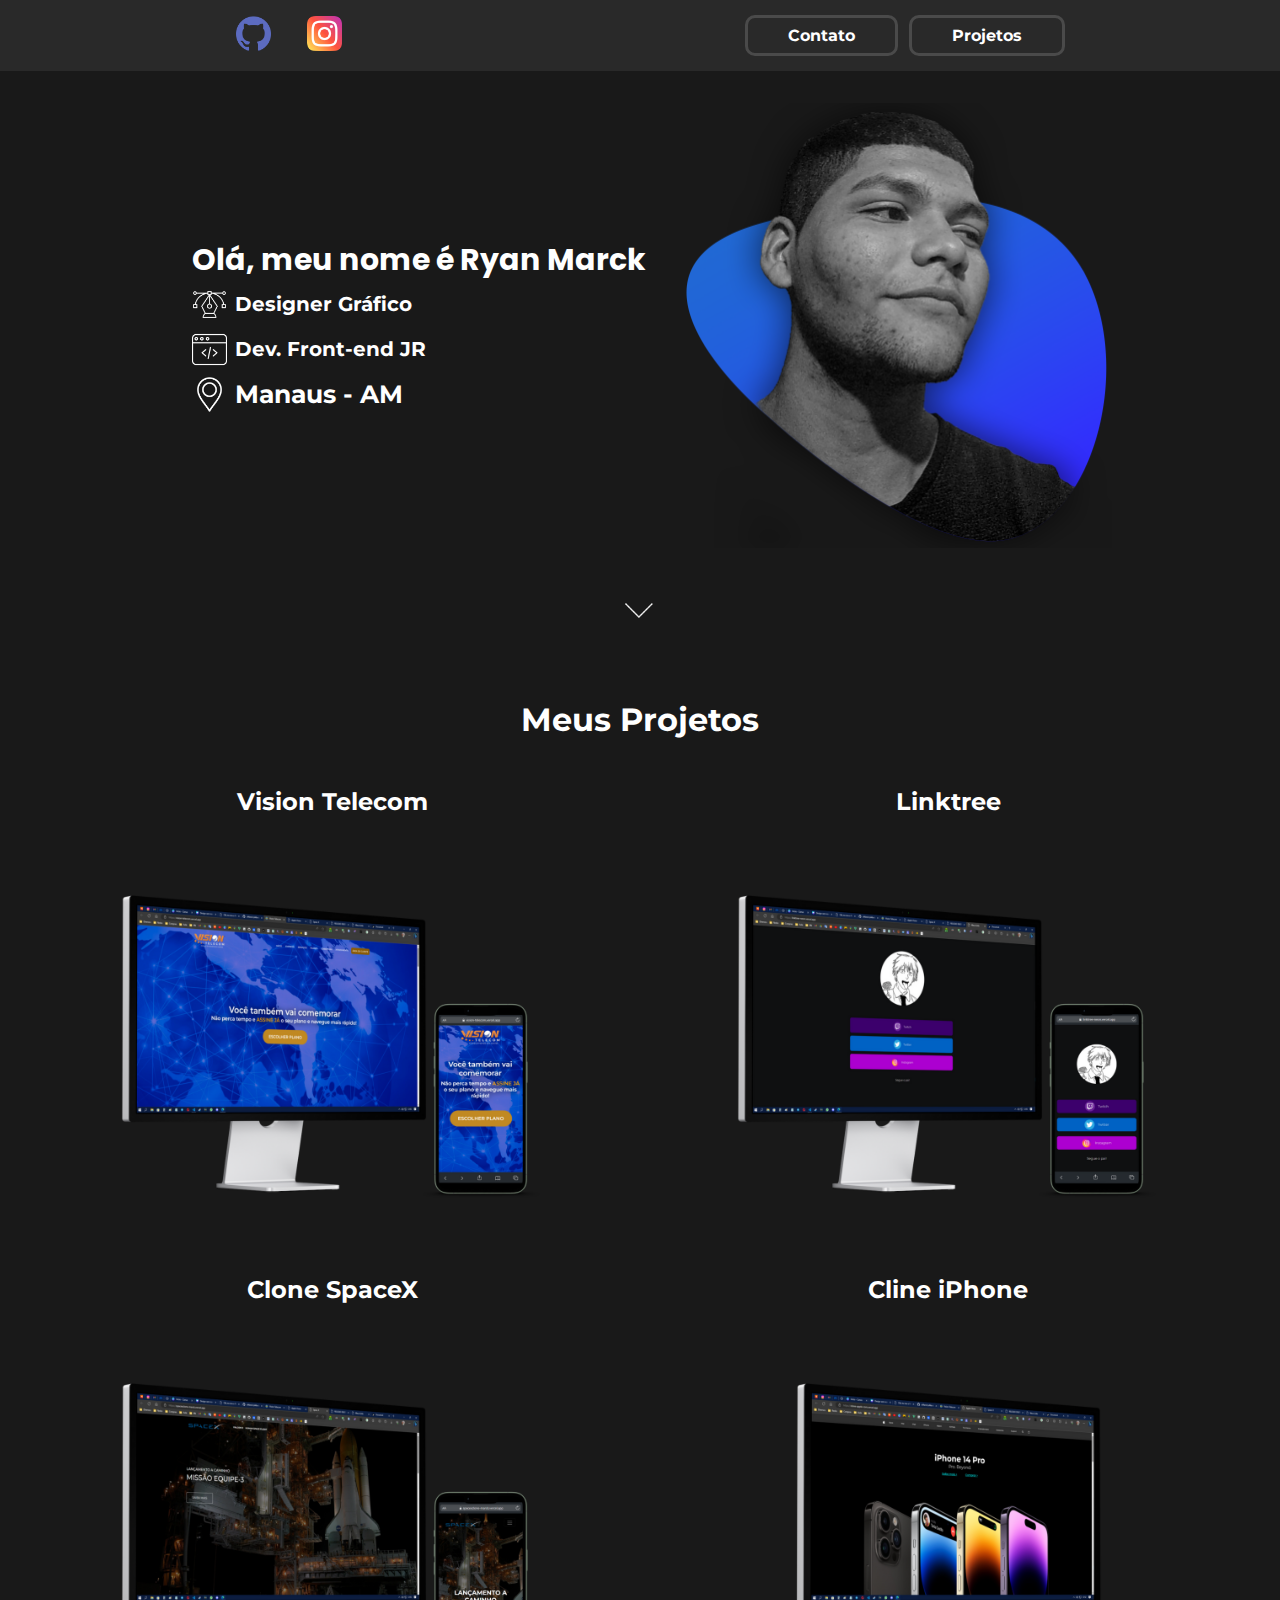
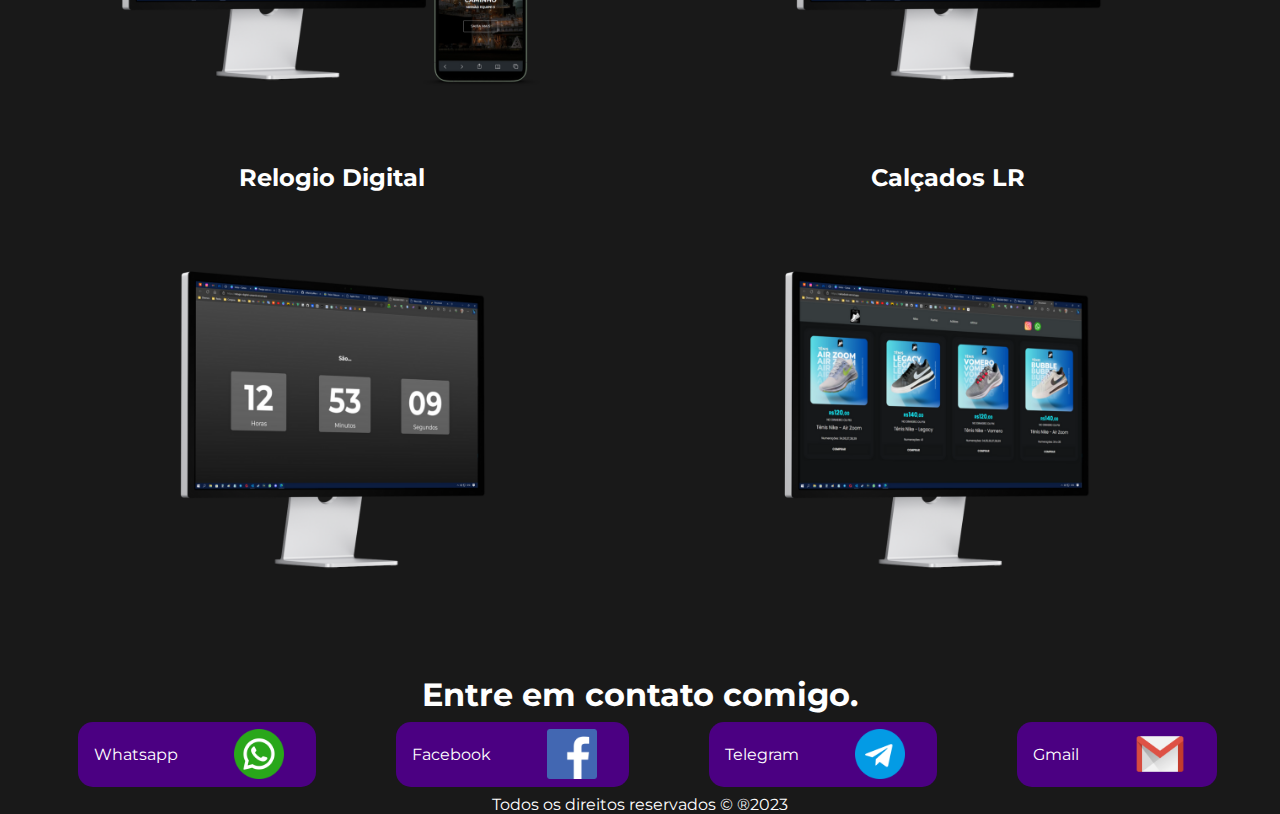
==== index.html @ c957c314 "Update index.html" ====
<!DOCTYPE html>
<html lang="pt-br">
<head>
    <meta charset="UTF-8">
    <meta http-equiv="X-UA-Compatible" content="IE=edge">
    <meta name="viewport" content="width=device-width, initial-scale=1.0">
    <title>Olá, eu sou o Marck</title>
    <link rel="stylesheet" href="./SASS/index.css">
</head>
<body>
    <header>
        <div id="redes">
            <a href="https://github.com/uMarck" target="_blank">
                <img src="./IMAGENS/github.png" width="35px" alt="">
            </a>
            <a href="https://www.instagram.com/eomarckk_/" target="_blank">
                <img src="./IMAGENS/instagram.png" width="35px" alt="">
            </a>
        </div>

        <div id="menu">
            <a href="#contato">Contato</a>
            <a href="#projetos">Projetos</a>
        </div>
    </header>

    <div class="container">
        <div id="sobre">
            <h2>Olá, meu nome é Ryan Marck</h2>
            <div class="info">
                <img src="./IMAGENS/ICONS/design.png" width="35px" alt="">
                <h4>Designer Gráfico</h4>
            </div>
            <div class="info">
                <img src="./IMAGENS/ICONS/code.png" width="35px" alt="">
                <h4>Dev. Front-end JR</h4>
            </div>
            <div class="info">
                <img src="./IMAGENS/ICONS/local.png" width="35px" alt="">
                <h3>Manaus - AM</h3>
            </div>
        </div>
        <div id="foto">
            <img src="./IMAGENS/SEM COR.png" width="450px" alt="">
        </div>
    </div>

    <div id="gif">
        <img src="./IMAGENS/arrowDown.gif" width="50px" alt="">
    </div>

    <!--PROJETOS-->
    <div id="projetos">
        <h1>Meus Projetos</h1>
        <div id="cards">
            <div id="card">
                <a  href="https://vision-telecom.vercel.app/" target="_blank">
                    <h2>Vision Telecom</h2>
                    <img src="./IMAGENS/PROJE/VISION.png" width="450px" alt="">
                </a>
            </div>
            <div id="card">
                <a href="https://linktree-neon.vercel.app/" target="_blank">
                    <h2>Linktree</h2>
                    <img src="./IMAGENS/PROJE/LINKTREE.png" width="450px" alt="">
                </a>
            </div>
            <div id="card">
                <a href="https://spacexclone-marck.vercel.app/" target="_blank">
                    <h2>Clone SpaceX</h2>
                    <img src="./IMAGENS/PROJE/SPACEX.png" width="450px" alt="">
                </a>
            </div>
            <div id="card">
                <a href="https://clone-apple-com.vercel.app/" target="_blank">
                    <h2>Cline iPhone</h2>
                    <img src="./IMAGENS/PROJE/IPHONE.png" width="450px" alt="">
                </a>
            </div>
            <div id="card">
                <a href="https://relogio-digital-umarck.vercel.app/" target="_blank">
                    <h2>Relogio Digital</h2>
                    <img src="./IMAGENS/PROJE/RELOGIO.png" width="450px" alt="">
                </a>
            </div>
            <div id="card">
                <a href="https://calcadoslr.vercel.app/" target="_blank">
                    <h2>Calçados LR</h2>
                    <img src="./IMAGENS/PROJE/CALÇADOS LR.png" width="450px" alt="">
                </a>
            </div>
        </div>
    </div>

    <!--CONTATO-->
    <div id="contato">
        <h1>Entre em contato comigo.</h1>
        <div id="redes">
            <a class="rede" href="https://www.linkedin.com/in/ryan-marck-0a8329179/" target="_blank">
                <p>Linkedin</p>
                <img src="./IMAGENS/linkedin.png" width="50px" alt="">
            </a>
            <a class="rede" href="https://wa.me/5592993810341" target="_blank">
                <p>Whatsapp</p>
                <img src="./IMAGENS/whatsapp.png" width="50px" alt="">
            </a>
            <a class="rede" href="https://www.facebook.com/ryan.marck.71" target="_blank">
                <p>Facebook</p>
                <img src="./IMAGENS/ICONS/facebook.png" width="50px" alt="">
            </a>
            <a class="rede" href="https://t.me/@eomarckk" target="_blank">
                <p>Telegram</p>
                <img src="./IMAGENS/ICONS/telegrama.png" width="50px" alt="">
            </a>
            <a class="rede" href="https://mail.google.com/mail/u/0/#inbox?compose=CllgCHrgCgVRzwthvgCjVpTQZDWxgmDNkVwHMPSQbNrLMdCLzcRMsvSjHwwtNHWNbwgmJgmtXmL" target="_blank">
                <p>Gmail</p>
                <img src="./IMAGENS/gmail.png" width="50px" alt="">
            </a>
            <a class="rede" href="https://twitter.com/eomarckk_" target="blank">
                <p>Twitter</p>
                <img src="./IMAGENS/twitter.png" width="50px" alt="">
            </a>
        </div>
        <p>Todos os direitos reservados &copy;  &reg;2023</p>
    </div>
</body>
</html>
---- SASS/index.css ----
@import url("https://fonts.googleapis.com/css2?family=Montserrat:wght@400;700;900&family=Oswald:wght@400;700&family=Poppins:wght@400;600;800;900&display=swap");
* {
  padding: 0;
  margin: 0;
  box-sizing: border-box;
}

body {
  font-family: "Montserrat", "Poppins", Verdana, Tahoma;
  background-color: #191919;
}

@media screen and (max-width: 1920px) {
  header {
    background-color: #292929;
    display: flex;
    flex-direction: row;
    justify-content: space-around;
    align-items: center;
    padding: 1rem;
  }
  header #redes a {
    text-decoration: none;
  }
  header #redes a img {
    margin-left: 1rem;
    transition: 0.3s;
  }
  header #redes a img:hover {
    transform: scale(1.05);
  }
  header #menu a {
    padding: 0.5rem 2.5rem;
    margin: 0.2rem;
    font-weight: bold;
    text-decoration: none;
    color: white;
    border: 3px solid rgba(255, 255, 255, 0.158);
    border-radius: 10px;
  }
  .container {
    height: 85vh;
    display: flex;
    flex-direction: row;
    align-items: center;
    justify-content: center;
    -webkit-user-select: none;
       -moz-user-select: none;
            user-select: none;
  }
  .container #sobre {
    line-height: 50px;
    color: white;
    margin: 1.5rem;
  }
  .container #sobre h2 {
    font-size: 35px;
  }
  .container #sobre h4 {
    font-size: 25px;
  }
  .container #sobre h3 {
    font-size: 25px;
  }
  .container #sobre .info {
    display: flex;
    flex-direction: row;
    align-items: center;
  }
  .container #sobre .info img {
    filter: invert(1);
    margin-right: 0.5rem;
    height: 35px;
  }
  .container #foto img {
    width: 550px;
  }
  #gif {
    margin: auto;
    text-align: center;
  }
  #gif img {
    width: 125px;
  }
  #projetos {
    height: auto;
    margin: 1.5rem;
    text-align: center;
    color: white;
  }
  #projetos #cards {
    padding-top: 2.5rem;
    display: flex;
    flex-direction: row;
    justify-content: space-around;
    align-items: center;
    flex-wrap: wrap;
  }
  #projetos #cards #card a {
    text-decoration: none;
    color: white;
  }
  #projetos #cards #card a img {
    width: 650px;
  }
  #contato {
    margin: auto;
    color: white;
    text-align: center;
    height: 100vh;
    margin: auto;
    width: 500px;
    display: grid;
    place-items: center;
  }
  #contato #redes {
    display: flex;
    flex-direction: row;
    align-items: center;
    justify-content: center;
    width: 500px;
    margin: auto;
  }
  #contato #redes a {
    text-decoration: none;
    color: white;
  }
  #contato #redes .rede {
    display: flex;
    flex-direction: row;
    height: 65px;
    align-items: center;
    justify-content: space-around;
    background-color: indigo;
    margin: 0.5rem 2.5rem;
    padding: 1rem;
    border-radius: 15px;
    transition: 0.3s;
  }
  #contato #redes .rede:hover {
    transform: scale(1.05);
  }
  #contato #redes .rede p {
    padding-right: 2.5rem;
  }
  #mb {
    display: inline;
  }
}
@media screen and (max-width: 1366px) {
  header {
    display: flex;
    flex-direction: row;
    align-items: center;
    justify-content: space-around;
    padding: 1rem;
    background-color: #292929;
  }
  header #redes a {
    text-decoration: none;
    padding: 0.5rem;
  }
  header #redes a img {
    transition: 0.5s;
  }
  header #redes a img:hover {
    transform: translateY(-5px);
  }
  header #menu a {
    padding: 0.5rem 2.5rem;
    margin: 0.2rem;
    font-weight: bold;
    text-decoration: none;
    color: white;
    border: 3px solid rgba(255, 255, 255, 0.158);
    border-radius: 10px;
  }
  .container {
    display: flex;
    flex-direction: row;
    justify-content: space-evenly;
    align-items: center;
    height: auto;
    margin: auto;
    color: white;
    width: 75%;
    padding: 2rem 0;
  }
  .container #foto img {
    width: 435px;
  }
  .container #sobre {
    line-height: 45px;
  }
  .container #sobre h2 {
    font-family: "Poppins", "Montserrat", Verdana, Tahoma;
    font-size: 30px;
  }
  .container #sobre h4 {
    font-size: 20px;
  }
  .container #sobre h3 {
    font-size: 25px;
  }
  #gif {
    margin: auto;
    text-align: center;
  }
  #gif img {
    width: 90px;
  }
  #projetos {
    height: auto;
  }
  #projetos h1 {
    color: white;
    text-align: center;
    margin: 0.5rem;
    padding-top: 2.5rem;
  }
  #projetos #cards {
    display: flex;
    flex-direction: row;
    align-items: center;
    justify-content: space-around;
    flex-wrap: wrap;
    text-align: center;
  }
  #projetos #cards #card a img {
    width: 455px;
    transition: 0.5s;
  }
  #projetos #cards #card a img:hover {
    transform: scale(1rem);
  }
  #projetos #cards a {
    text-decoration: none;
    color: white;
    font-family: "Montserrat", "Poppins", Verdana, Tahoma;
  }
  #conhecimento h1 {
    color: white;
    text-align: center;
    padding-top: 1.5rem;
  }
  #conhecimento #cards {
    height: 100vh;
  }
  #conhecimento #cards #icons {
    display: flex;
    flex-direction: row;
    justify-content: center;
  }
  #conhecimento #cards #icons img {
    margin: 2.2rem;
    width: 100px;
    transition: 0.3s;
  }
  #conhecimento #cards #icons img:hover {
    transform: scale(1.02);
  }
  #contato {
    height: auto;
    text-align: center;
  }
  #contato h1 {
    color: white;
  }
  #contato #redes {
    display: flex;
    flex-direction: row;
    align-items: center;
    justify-content: center;
  }
  #contato #redes a img {
    margin: 1rem;
    transition: 0.5s;
  }
  #contato #redes a img:hover {
    transform: scale(1.03);
  }
}
@media screen and (max-width: 414px) {
  header {
    padding: 1.5rem;
  }
  header #redes {
    display: none;
  }
  .container {
    display: flex;
    flex-direction: column;
    align-items: center;
    justify-content: center;
    text-align: center;
  }
  .container #sobre {
    text-align: center;
    margin: auto;
    display: grid;
    place-items: center;
  }
  .container #sobre h2 {
    font-size: 20px;
  }
  .container #sobre h3 {
    font-size: 20px;
  }
  .container #sobre h4 {
    font-size: 15px;
  }
  .container #foto img {
    width: 300px;
  }
  #projetos {
    height: auto;
    margin: auto;
    width: 414.5px;
  }
  #projetos #cards {
    display: flex;
    flex-direction: column;
    flex-wrap: wrap;
    justify-content: center;
  }
  #projetos #cards #card {
    padding-top: 2rem;
  }
  #projetos #cards #card a img {
    width: 400px;
  }
  #contato {
    height: 100vh;
    display: flex;
    flex-direction: column;
    align-items: center;
    width: 413px;
  }
  #contato #redes {
    width: 413px;
    display: flex;
    width: 100%;
    margin: auto;
    flex-wrap: wrap;
    padding: 0;
    margin-top: 1.5rem;
    margin-bottom: 1.5rem;
  }
  #contato #redes a {
    width: 100%;
    margin: 0;
    padding: 0;
  }
  #contato p {
    padding: 0;
    margin: 0;
  }
  #contato h1 {
    font-size: 20px;
    margin-top: 5.5rem;
  }
}
@media screen and (max-width: 390px) {
  #contato {
    margin: auto;
    width: 389px;
    height: 100vh;
  }
  #contato #redes {
    width: 100%;
    padding: 0;
    margin-top: 0.5rem;
    margin-bottom: 1.5rem;
  }
  #contato #redes .rede {
    margin-top: 1.5rem;
  }
  #contato #redes a {
    width: 100%;
    margin: 1rem 0.2rem;
  }
  #contato h1 {
    margin: 1.5rem;
  }
}/*# sourceMappingURL=index.css.map */
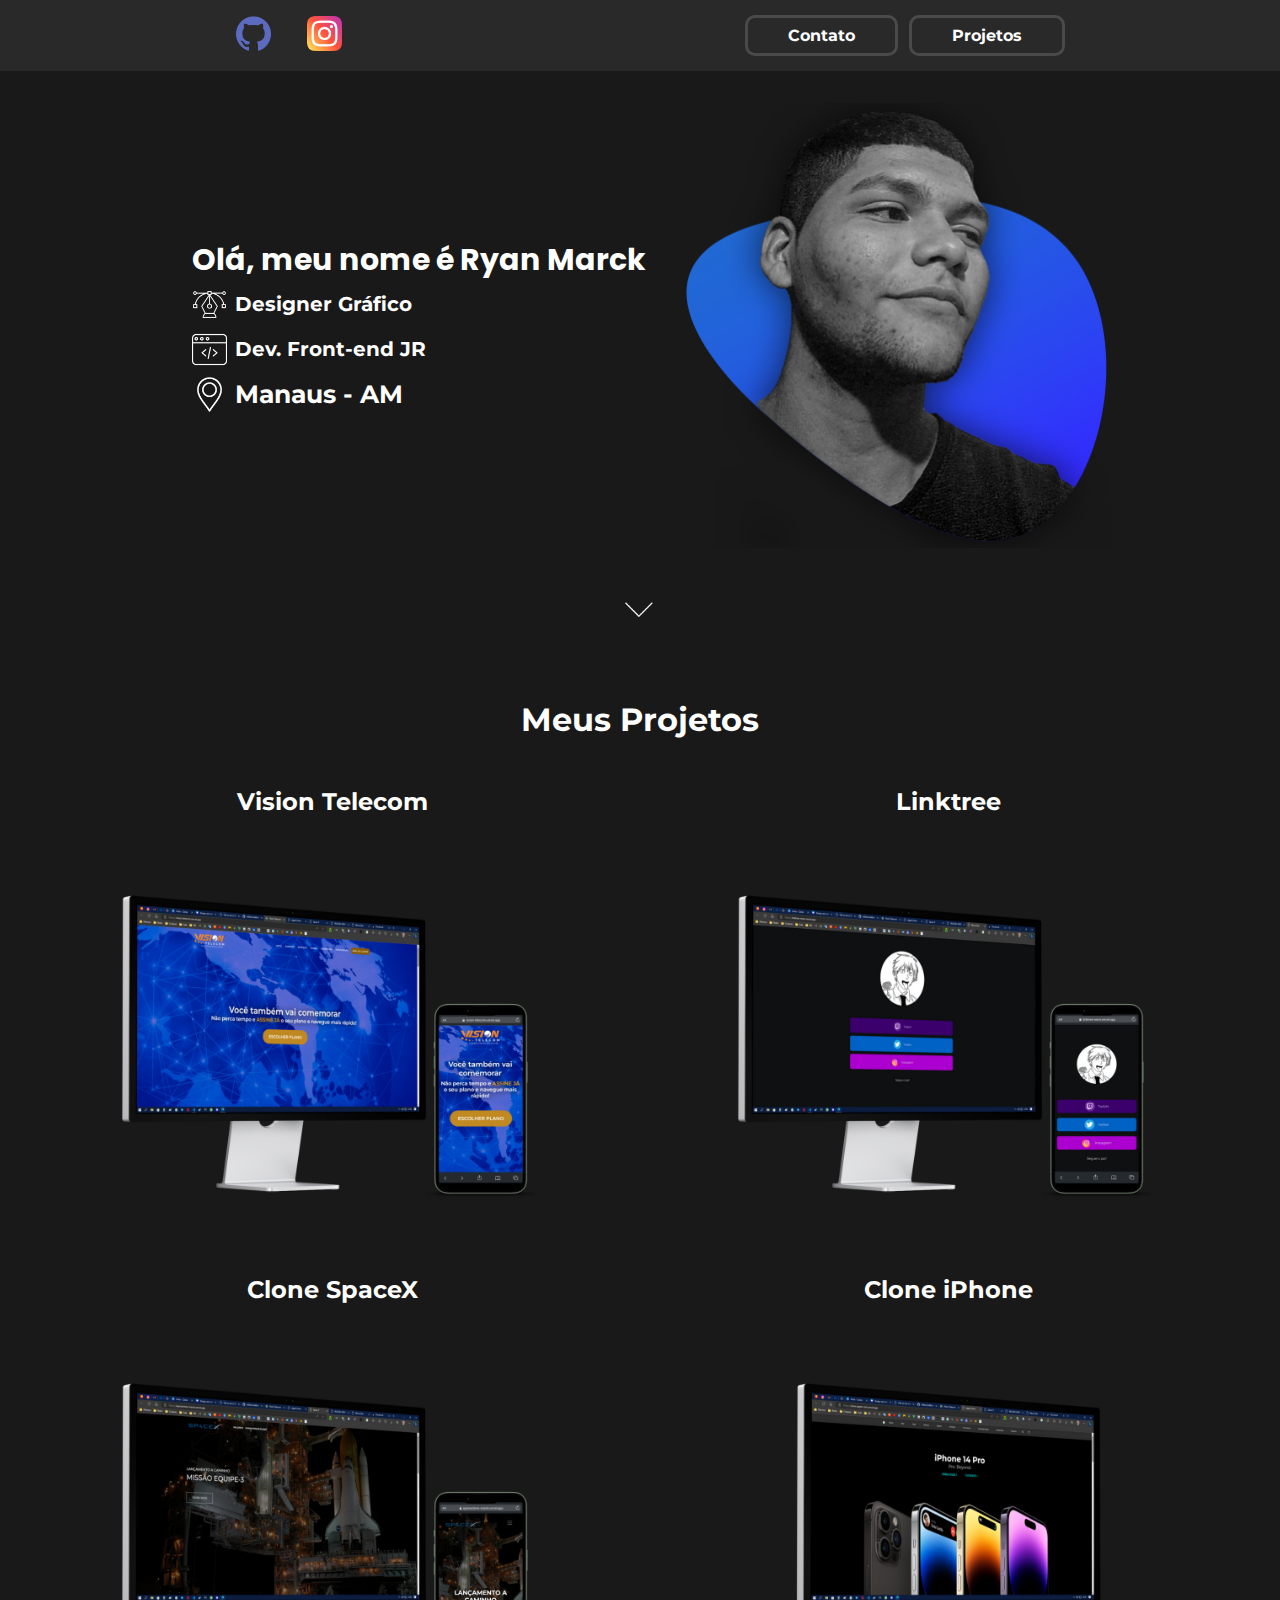
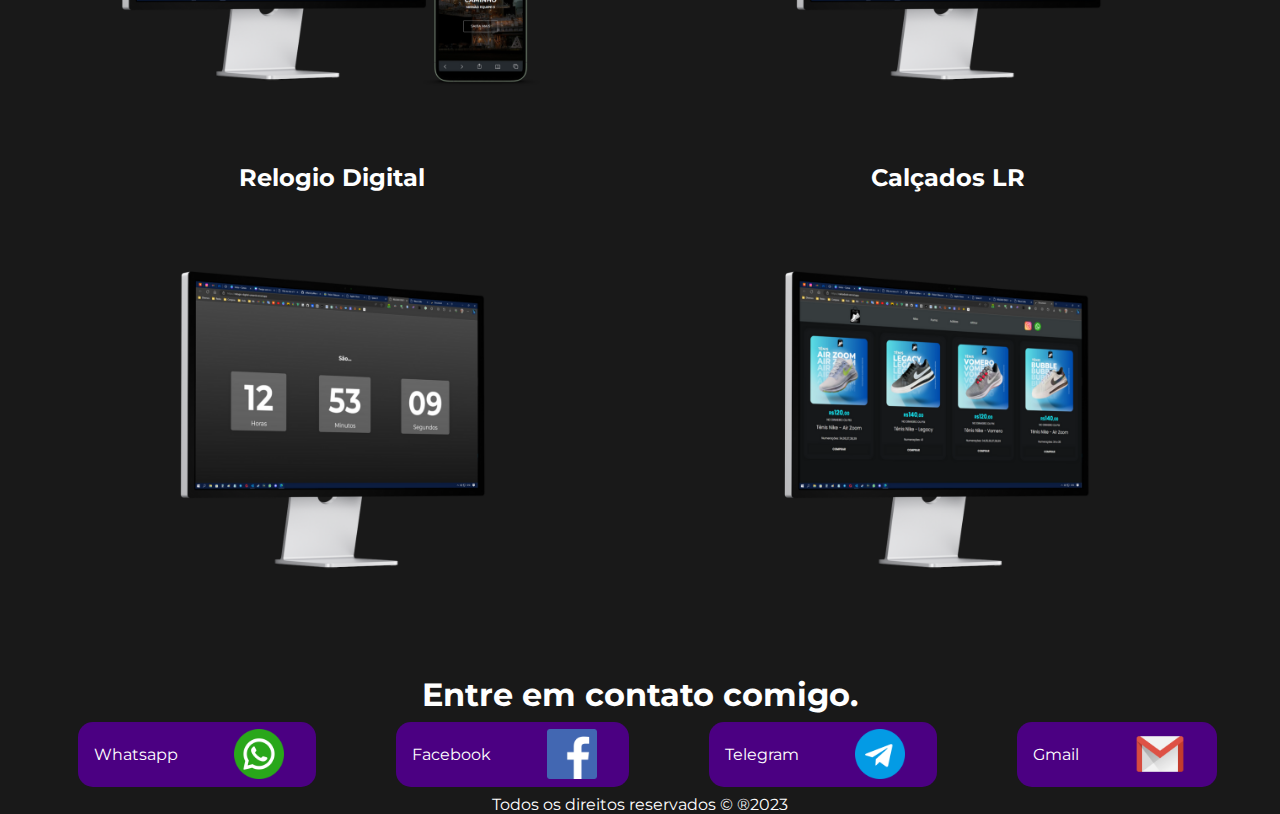
==== commit 5cbd601b: "Update index.html" ====
--- a/index.html
+++ b/index.html
@@ -73,7 +73,7 @@
             </div>
             <div id="card">
                 <a href="https://clone-apple-com.vercel.app/" target="_blank">
-                    <h2>Cline iPhone</h2>
+                    <h2>Clone iPhone</h2>
                     <img src="./IMAGENS/PROJE/IPHONE.png" width="450px" alt="">
                 </a>
             </div>
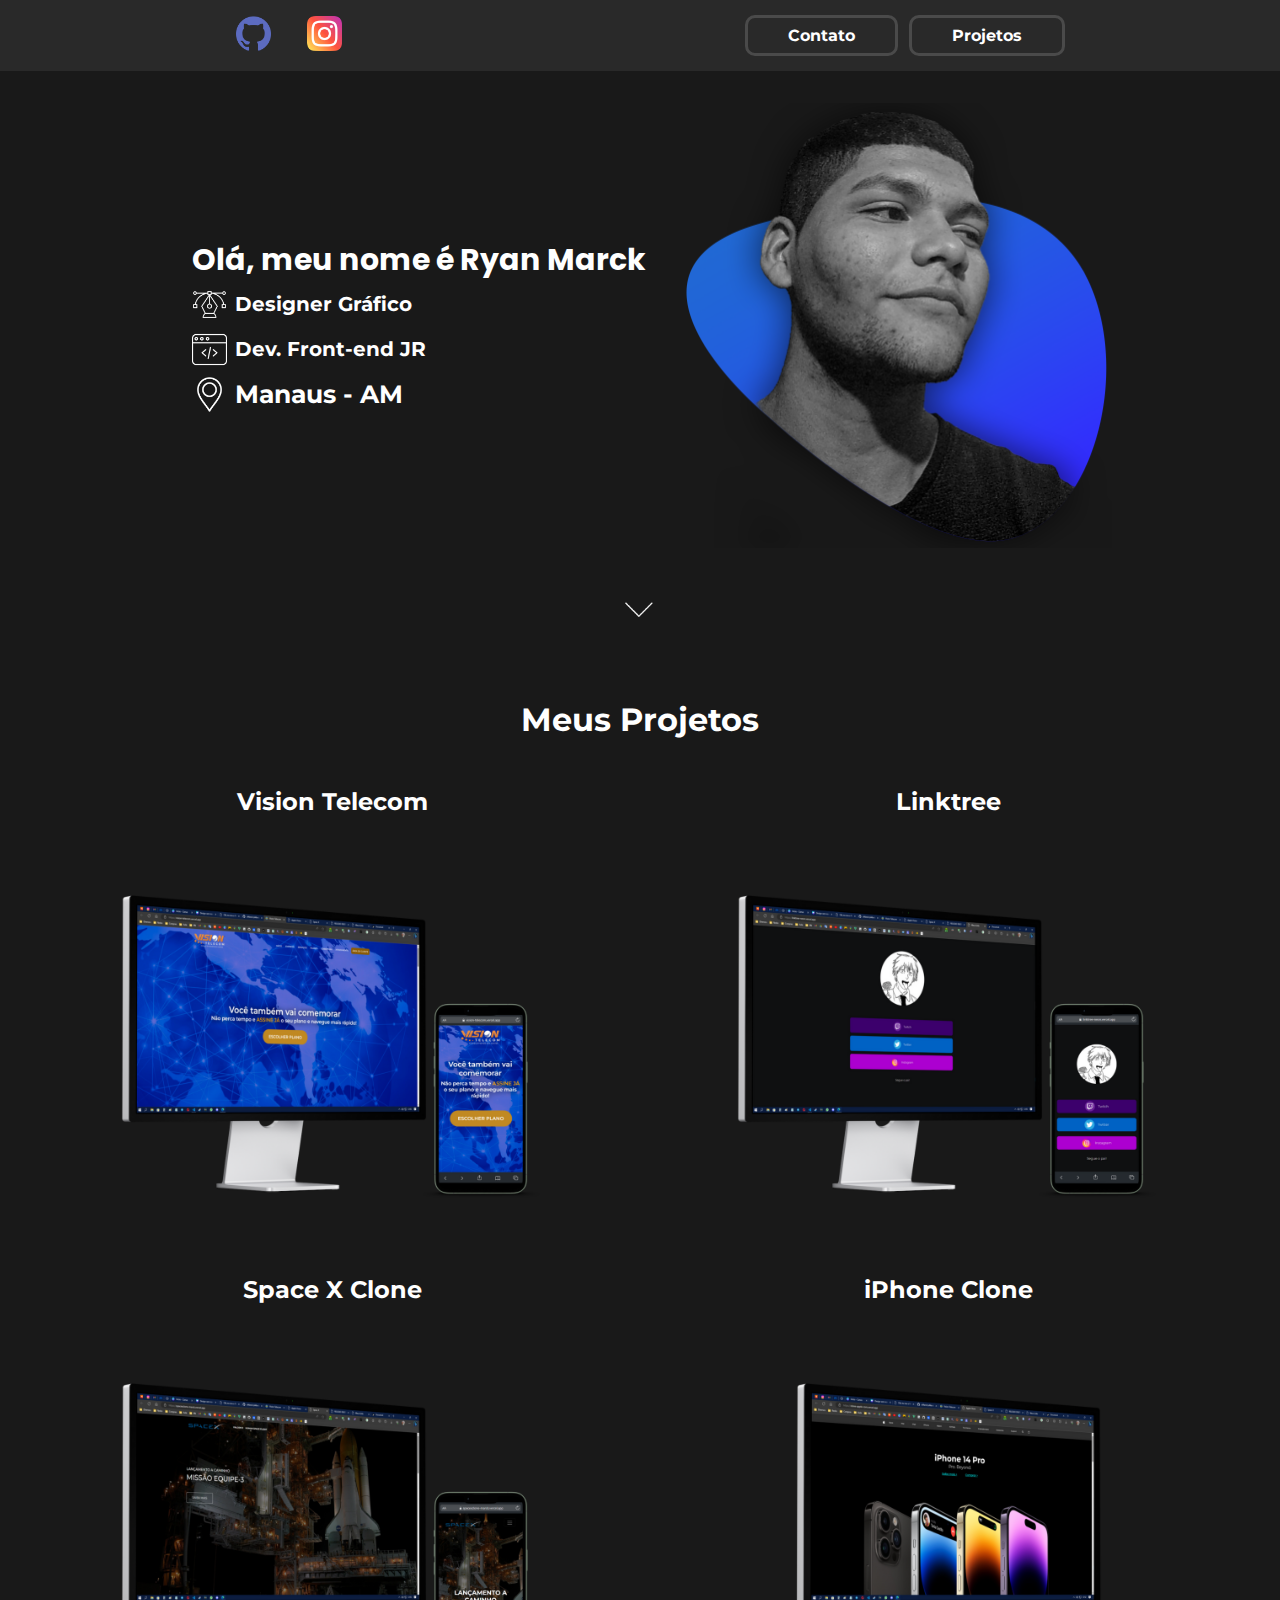
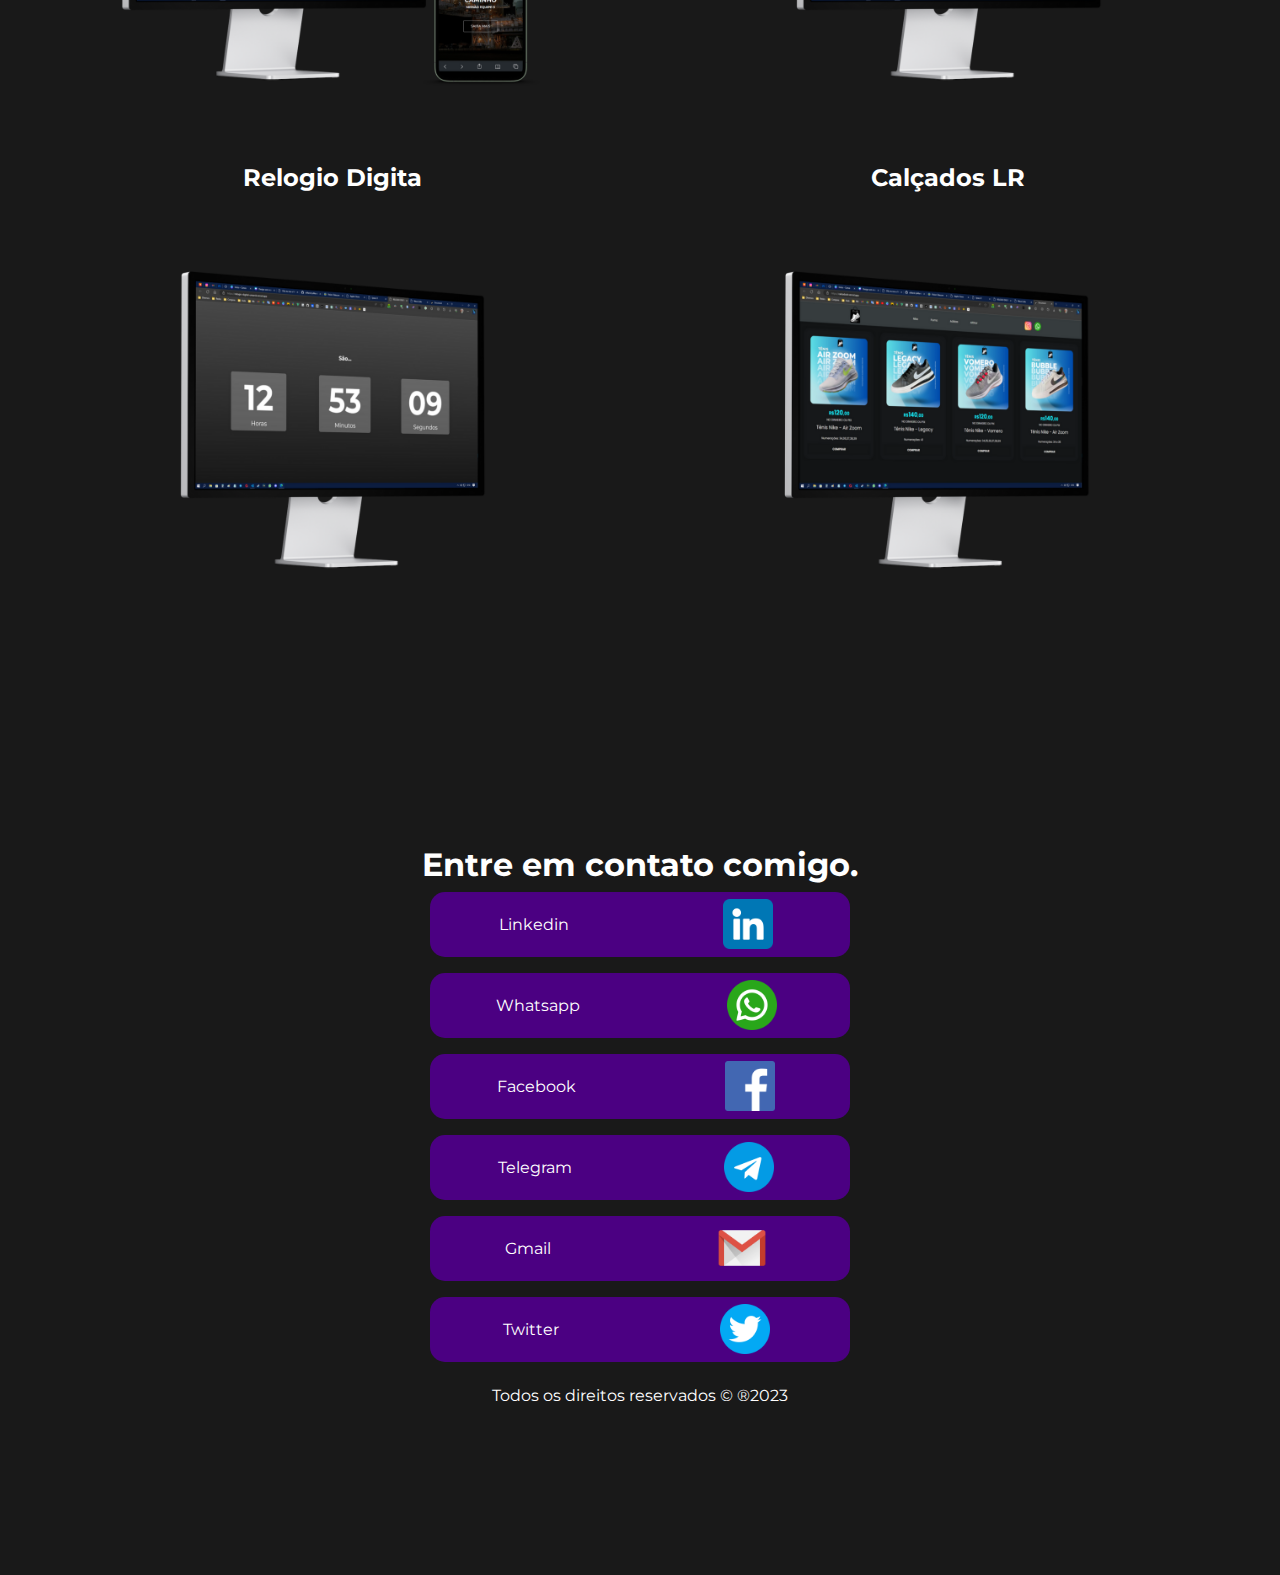
==== commit 33a58d89: "CORREÇÕES" ====
--- a/index.html
+++ b/index.html
@@ -67,19 +67,19 @@
             </div>
             <div id="card">
                 <a href="https://spacexclone-marck.vercel.app/" target="_blank">
-                    <h2>Clone SpaceX</h2>
+                    <h2>Space X Clone</h2>
                     <img src="./IMAGENS/PROJE/SPACEX.png" width="450px" alt="">
                 </a>
             </div>
             <div id="card">
                 <a href="https://clone-apple-com.vercel.app/" target="_blank">
-                    <h2>Clone iPhone</h2>
+                    <h2>iPhone Clone</h2>
                     <img src="./IMAGENS/PROJE/IPHONE.png" width="450px" alt="">
                 </a>
             </div>
             <div id="card">
                 <a href="https://relogio-digital-umarck.vercel.app/" target="_blank">
-                    <h2>Relogio Digital</h2>
+                    <h2>Relogio Digita</h2>
                     <img src="./IMAGENS/PROJE/RELOGIO.png" width="450px" alt="">
                 </a>
             </div>
@@ -100,7 +100,7 @@
                 <p>Linkedin</p>
                 <img src="./IMAGENS/linkedin.png" width="50px" alt="">
             </a>
-            <a class="rede" href="https://wa.me/5592993810341" target="_blank">
+            <a class="rede" href="">
                 <p>Whatsapp</p>
                 <img src="./IMAGENS/whatsapp.png" width="50px" alt="">
             </a>
@@ -112,7 +112,7 @@
                 <p>Telegram</p>
                 <img src="./IMAGENS/ICONS/telegrama.png" width="50px" alt="">
             </a>
-            <a class="rede" href="https://mail.google.com/mail/u/0/#inbox?compose=CllgCHrgCgVRzwthvgCjVpTQZDWxgmDNkVwHMPSQbNrLMdCLzcRMsvSjHwwtNHWNbwgmJgmtXmL" target="_blank">
+            <a class="rede" href="">
                 <p>Gmail</p>
                 <img src="./IMAGENS/gmail.png" width="50px" alt="">
             </a>
@@ -121,7 +121,7 @@
                 <img src="./IMAGENS/twitter.png" width="50px" alt="">
             </a>
         </div>
-        <p>Todos os direitos reservados &copy;  &reg;2023</p>
+        <p id="ft">Todos os direitos reservados &copy;  &reg;2023</p>
     </div>
 </body>
-</html>
+</html>--- a/SASS/index.css
+++ b/SASS/index.css
@@ -38,6 +38,17 @@
     border: 3px solid rgba(255, 255, 255, 0.158);
     border-radius: 10px;
   }
+  ::-webkit-scrollbar-track {
+    background-color: rgba(197, 30, 30, 0);
+  }
+  ::-webkit-scrollbar {
+    width: 5px;
+    background: rgba(241, 4, 4, 0);
+  }
+  ::-webkit-scrollbar-thumb {
+    background: #440044;
+    border-radius: 0px 0px 0px 50px;
+  }
   .container {
     height: 85vh;
     display: flex;
@@ -260,7 +271,12 @@
     transform: scale(1.02);
   }
   #contato {
-    height: auto;
+    display: grid;
+    place-items: center;
+    place-content: center;
+    justify-content: center;
+    height: 100vh;
+    margin: auto;
     text-align: center;
   }
   #contato h1 {
@@ -270,14 +286,22 @@
     display: flex;
     flex-direction: row;
     align-items: center;
-    justify-content: center;
+    flex-wrap: wrap;
+    justify-content: center;
+    margin: auto;
+  }
+  #contato #redes a {
+    width: 100%;
   }
   #contato #redes a img {
-    margin: 1rem;
+    margin: 0.5rem;
     transition: 0.5s;
   }
   #contato #redes a img:hover {
     transform: scale(1.03);
+  }
+  #ft {
+    padding-top: 1rem;
   }
 }
 @media screen and (max-width: 414px) {
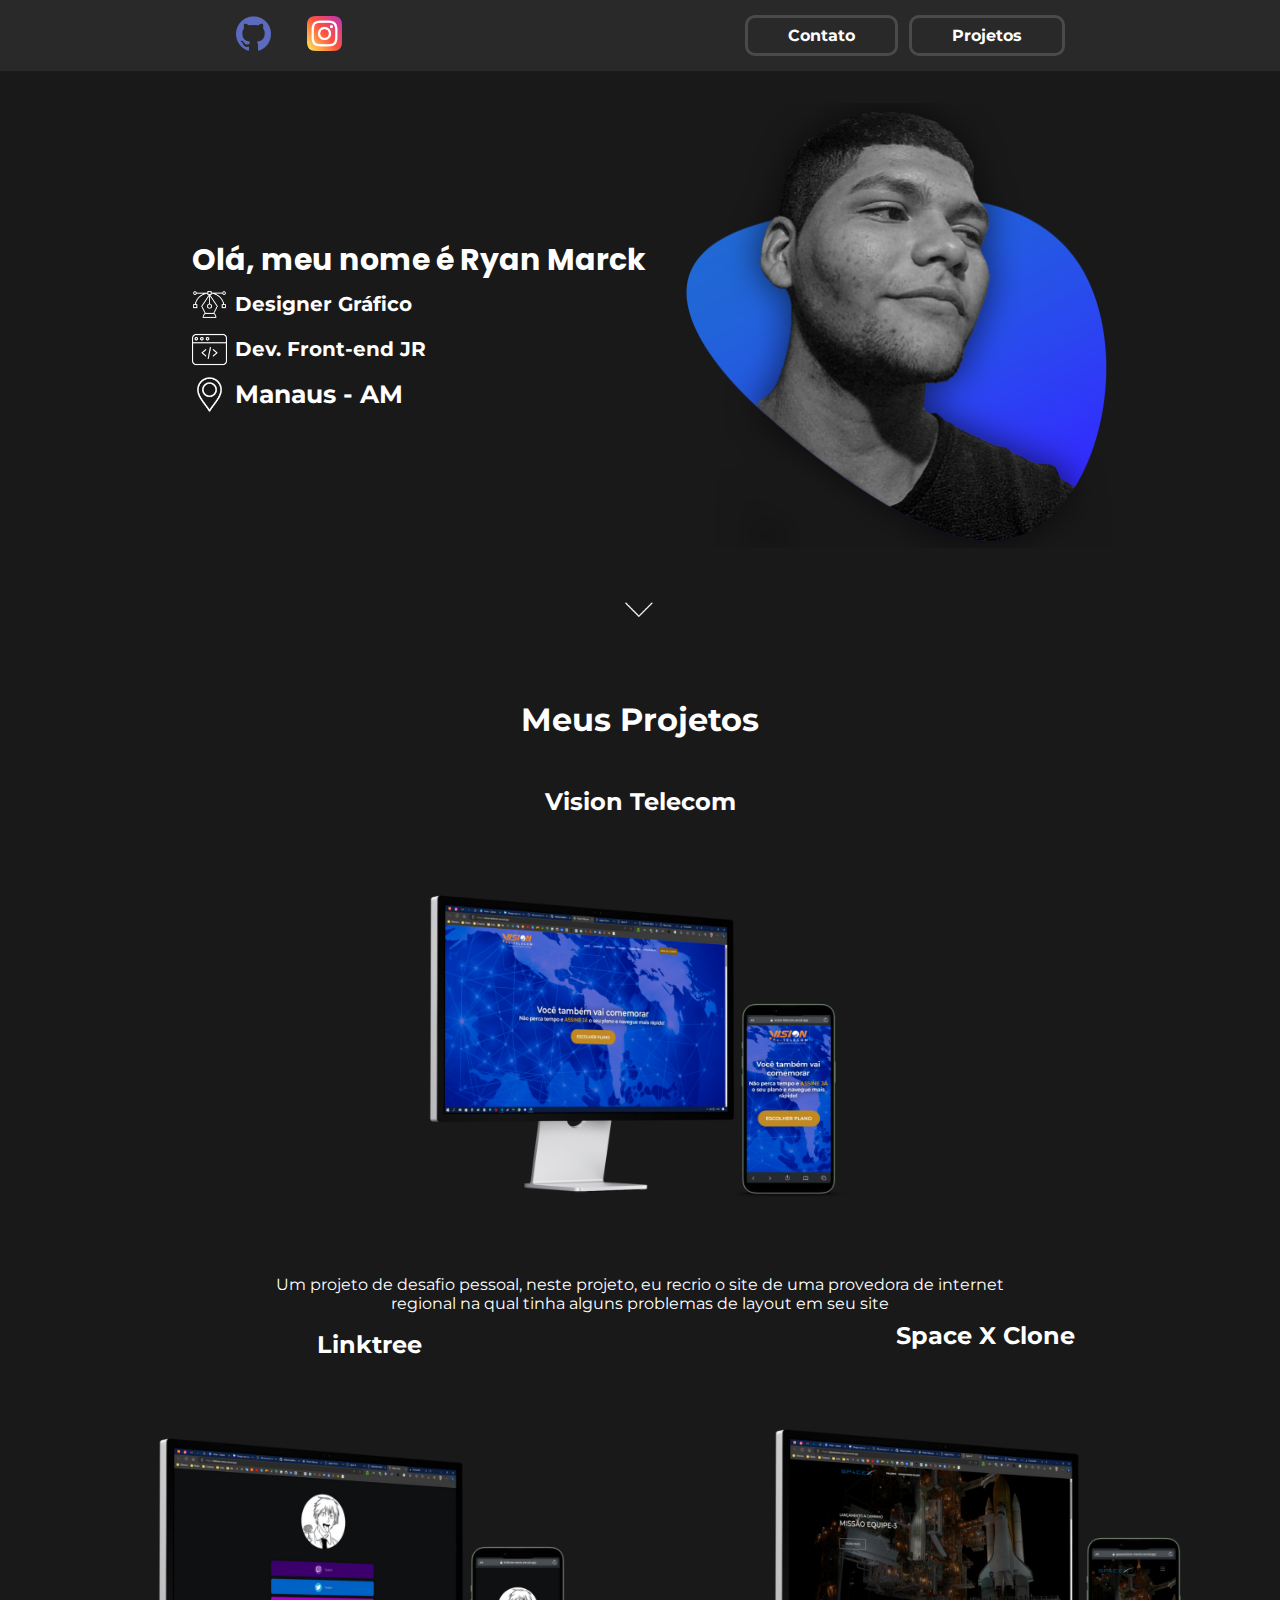
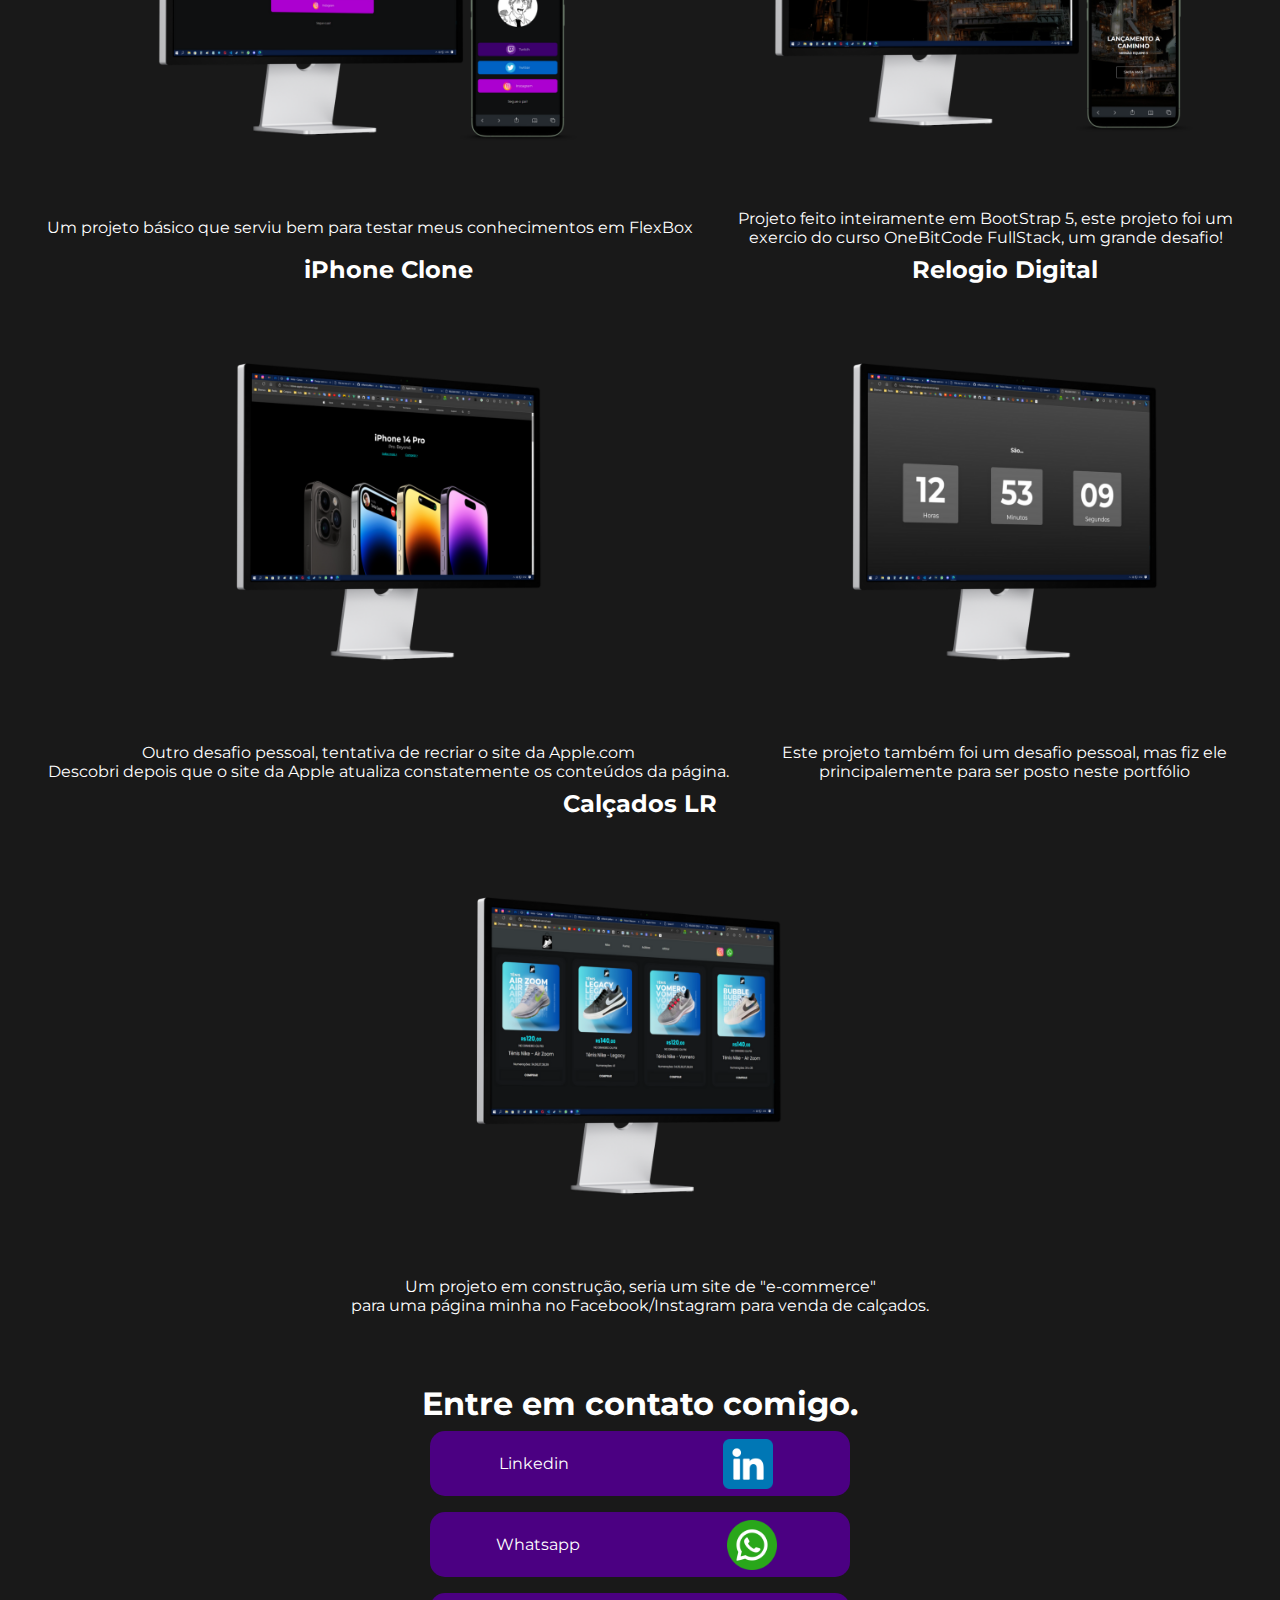
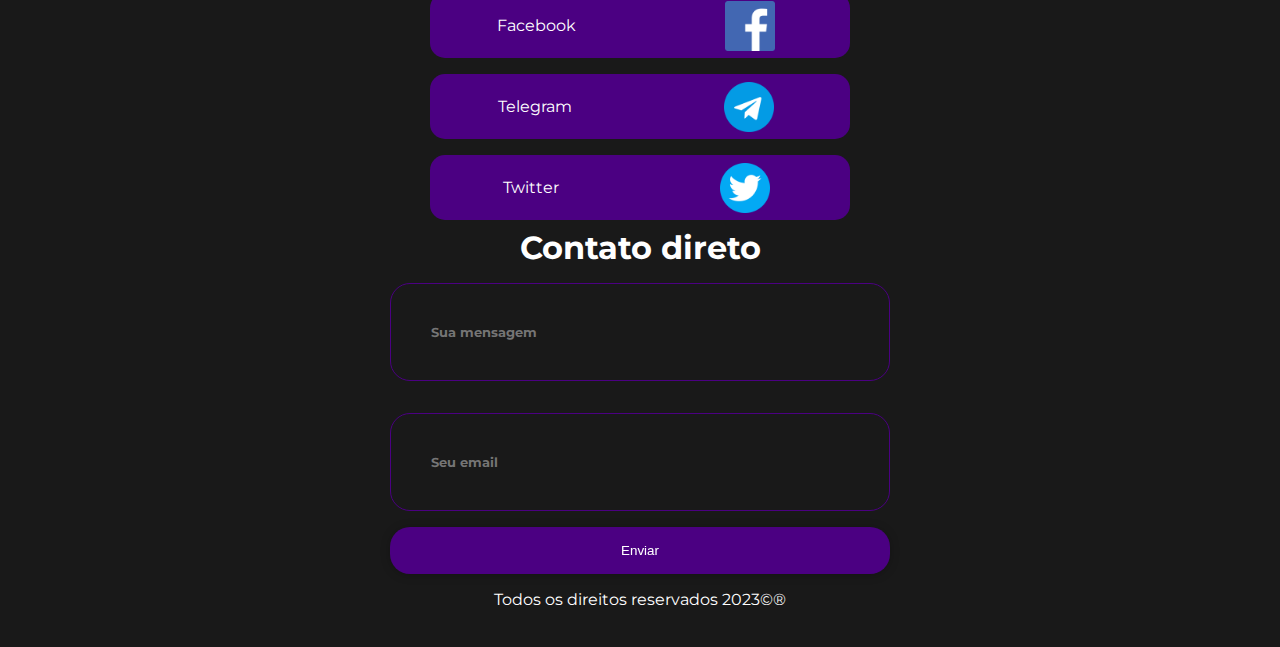
==== commit 24ca1797: "NOVAS ATUALIZAÇÕES" ====
--- a/index.html
+++ b/index.html
@@ -57,36 +57,42 @@
                 <a  href="https://vision-telecom.vercel.app/" target="_blank">
                     <h2>Vision Telecom</h2>
                     <img src="./IMAGENS/PROJE/VISION.png" width="450px" alt="">
+                    <p>Um projeto de desafio pessoal, neste projeto, eu recrio o site de uma provedora de internet<br>regional na qual tinha alguns problemas de layout em seu site</p>
                 </a>
             </div>
             <div id="card">
                 <a href="https://linktree-neon.vercel.app/" target="_blank">
                     <h2>Linktree</h2>
                     <img src="./IMAGENS/PROJE/LINKTREE.png" width="450px" alt="">
+                    <p>Um projeto básico que serviu bem para testar meus conhecimentos em FlexBox</p>
                 </a>
             </div>
             <div id="card">
                 <a href="https://spacexclone-marck.vercel.app/" target="_blank">
                     <h2>Space X Clone</h2>
                     <img src="./IMAGENS/PROJE/SPACEX.png" width="450px" alt="">
+                    <p>Projeto feito inteiramente em BootStrap 5, este projeto foi um<br>exercio do curso OneBitCode FullStack, um grande desafio!</p>
                 </a>
             </div>
             <div id="card">
                 <a href="https://clone-apple-com.vercel.app/" target="_blank">
                     <h2>iPhone Clone</h2>
                     <img src="./IMAGENS/PROJE/IPHONE.png" width="450px" alt="">
+                    <p>Outro desafio pessoal, tentativa de recriar o site da Apple.com<br>Descobri depois que o site da Apple atualiza constatemente os conteúdos da página.</p>
                 </a>
             </div>
             <div id="card">
                 <a href="https://relogio-digital-umarck.vercel.app/" target="_blank">
-                    <h2>Relogio Digita</h2>
+                    <h2>Relogio Digital</h2>
                     <img src="./IMAGENS/PROJE/RELOGIO.png" width="450px" alt="">
+                    <p>Este projeto também foi um desafio pessoal, mas fiz ele<br>principalemente para ser posto neste portfólio</p>
                 </a>
             </div>
             <div id="card">
                 <a href="https://calcadoslr.vercel.app/" target="_blank">
                     <h2>Calçados LR</h2>
                     <img src="./IMAGENS/PROJE/CALÇADOS LR.png" width="450px" alt="">
+                    <p>Um projeto em construção, seria um site de "e-commerce"<br>para uma página minha no Facebook/Instagram para venda de calçados.</p>
                 </a>
             </div>
         </div>
@@ -100,7 +106,7 @@
                 <p>Linkedin</p>
                 <img src="./IMAGENS/linkedin.png" width="50px" alt="">
             </a>
-            <a class="rede" href="">
+            <a class="rede" href="https://5592993810341">
                 <p>Whatsapp</p>
                 <img src="./IMAGENS/whatsapp.png" width="50px" alt="">
             </a>
@@ -112,16 +118,20 @@
                 <p>Telegram</p>
                 <img src="./IMAGENS/ICONS/telegrama.png" width="50px" alt="">
             </a>
-            <a class="rede" href="">
-                <p>Gmail</p>
-                <img src="./IMAGENS/gmail.png" width="50px" alt="">
-            </a>
             <a class="rede" href="https://twitter.com/eomarckk_" target="blank">
                 <p>Twitter</p>
                 <img src="./IMAGENS/twitter.png" width="50px" alt="">
             </a>
         </div>
-        <p id="ft">Todos os direitos reservados &copy;  &reg;2023</p>
+        <div id="msg">
+            <h1>Contato direto</h1>
+            <form action="https://formsubmit.co/ryanmarck2@gmail.com" method="POST">
+                <input type="text" name="name" required placeholder="Sua mensagem">
+                <input type="email" name="email" required placeholder="Seu email">
+                <button type="submit">Enviar</button>
+           </form>
+        </div>
+        <p id="ft">Todos os direitos reservados 2023&copy;&reg;</p>
     </div>
 </body>
 </html>--- a/SASS/index.css
+++ b/SASS/index.css
@@ -112,7 +112,10 @@
     color: white;
   }
   #projetos #cards #card a img {
-    width: 650px;
+    width: 750px;
+  }
+  #projetos #cards #card p {
+    margin-bottom: 0.5rem;
   }
   #contato {
     margin: auto;
@@ -154,6 +157,28 @@
   #contato #redes .rede p {
     padding-right: 2.5rem;
   }
+  #msg form input {
+    border: 1px solid indigo;
+    padding: 2.5rem;
+    width: 100%;
+    margin: 1rem 0 1rem 0;
+    outline: none;
+    background-color: #191919;
+    color: white;
+    font-weight: 700;
+    font-family: "Montserrat", "Poppins", Verdana, Tahoma;
+    border-radius: 20px;
+  }
+  #msg form button {
+    background-color: indigo;
+    color: white;
+    padding: 1rem;
+    border-radius: 20px;
+    border: 0px;
+    width: 100%;
+    cursor: pointer;
+    filter: drop-shadow(0.5px 1px 5px rgba(0, 0, 0, 0.233));
+  }
   #mb {
     display: inline;
   }
@@ -304,6 +329,86 @@
     padding-top: 1rem;
   }
 }
+@media screen and (max-width: 834px) {
+  .container {
+    flex-direction: column;
+    width: 100%;
+    text-align: center;
+    justify-content: center;
+    align-items: center;
+  }
+  .container .info {
+    justify-content: center;
+    align-items: center;
+  }
+  .container #foto {
+    margin-top: 25px;
+  }
+  .container #foto img {
+    width: 600px;
+  }
+  #gif {
+    margin-top: 25px;
+  }
+  #gif img {
+    width: 150px;
+  }
+}
+@media screen and (max-width: 820px) {
+  .container {
+    flex-direction: column;
+  }
+  .container #sobre h2 {
+    font-size: 45px;
+    text-align: center;
+    padding-bottom: 1rem;
+  }
+  .container #foto {
+    margin-top: 35px;
+  }
+  .container #foto img {
+    width: 500px;
+  }
+  .container .info {
+    justify-content: center;
+    align-items: center;
+  }
+  #gif {
+    margin-top: 55px;
+  }
+  #gif img {
+    width: 150px;
+  }
+}
+@media screen and (max-width: 768px) {
+  .container {
+    display: flex;
+    flex-direction: column;
+  }
+  .container #sobre .info {
+    text-align: center;
+    margin: auto;
+    justify-content: center;
+    align-items: center;
+    width: 100%;
+  }
+  #gif {
+    margin-top: 55px;
+  }
+  #gif img {
+    width: 150px;
+  }
+  #projetos #cards #card {
+    border-radius: 50px;
+    width: 100%;
+    margin: 1rem;
+    padding-top: 1.5rem;
+  }
+  #contato #msg {
+    margin-top: 1.5rem;
+    margin-bottom: 0.5rem;
+  }
+}
 @media screen and (max-width: 414px) {
   header {
     padding: 1.5rem;
@@ -312,6 +417,7 @@
     display: none;
   }
   .container {
+    height: auto;
     display: flex;
     flex-direction: column;
     align-items: center;
@@ -323,6 +429,7 @@
     margin: auto;
     display: grid;
     place-items: center;
+    margin-bottom: 3.5rem;
   }
   .container #sobre h2 {
     font-size: 20px;
@@ -333,8 +440,19 @@
   .container #sobre h4 {
     font-size: 15px;
   }
+  .container #foto {
+    margin: 0;
+  }
   .container #foto img {
     width: 300px;
+    margin-bottom: 3.5rem;
+  }
+  #gif {
+    margin: 0;
+  }
+  #gif img {
+    width: 100px;
+    margin-top: 20px;
   }
   #projetos {
     height: auto;
@@ -354,11 +472,12 @@
     width: 400px;
   }
   #contato {
-    height: 100vh;
+    height: auto;
     display: flex;
     flex-direction: column;
     align-items: center;
     width: 413px;
+    margin-top: -35px;
   }
   #contato #redes {
     width: 413px;
@@ -383,12 +502,59 @@
     font-size: 20px;
     margin-top: 5.5rem;
   }
+  #contato #msg {
+    margin-top: -105px;
+  }
+  #contato #msg form {
+    width: 400px;
+  }
+  #contato #ft {
+    padding-top: 1.5rem;
+    margin-bottom: 1rem;
+  }
 }
 @media screen and (max-width: 390px) {
+  body {
+    overflow-x: hidden;
+  }
+  .container {
+    margin-bottom: 0;
+  }
+  .container #sobre {
+    margin-bottom: 1.2rem;
+  }
+  .container #sobre #foto img {
+    width: 290px;
+    margin-bottom: 0;
+  }
+  #gif {
+    margin-top: 5px;
+  }
+  #projetos {
+    width: 355px;
+    margin: auto;
+  }
+  #projetos h1 {
+    width: 355px;
+    margin: auto;
+  }
+  #projetos #cards {
+    width: 355px;
+  }
+  #projetos #cards #card {
+    width: 355px;
+  }
+  #projetos #cards #card a img {
+    width: 355px;
+  }
+  #projetos #cards #card p {
+    width: 300px;
+    margin: auto;
+  }
   #contato {
     margin: auto;
     width: 389px;
-    height: 100vh;
+    height: auto;
   }
   #contato #redes {
     width: 100%;
@@ -397,7 +563,7 @@
     margin-bottom: 1.5rem;
   }
   #contato #redes .rede {
-    margin-top: 1.5rem;
+    margin-top: 3.5rem;
   }
   #contato #redes a {
     width: 100%;
@@ -406,4 +572,52 @@
   #contato h1 {
     margin: 1.5rem;
   }
+  #contato #msg {
+    margin-top: -30px;
+    padding-top: 0;
+    height: 100vh;
+    display: grid;
+    place-content: center;
+    place-items: center;
+    width: 399px;
+  }
+  #contato #msg form {
+    width: 350px;
+    margin: auto;
+  }
+}
+@media screen and (max-width: 375px) {
+  header {
+    display: flex;
+    flex-direction: row;
+  }
+  header #menu a {
+    width: 30%;
+    font-size: 15px;
+  }
+  #gif {
+    margin-top: -35px;
+  }
+  #projetos {
+    width: 365px;
+    margin: auto;
+    text-align: center;
+  }
+  #projetos #cards {
+    margin: auto;
+    width: 100%;
+  }
+  #projetos #cards #card {
+    margin: auto;
+  }
+  #contato {
+    width: 355px;
+  }
+  #contato #redes a {
+    margin-top: 0.5rem;
+  }
+  #contato #msg {
+    margin: auto;
+    width: 355px;
+  }
 }/*# sourceMappingURL=index.css.map */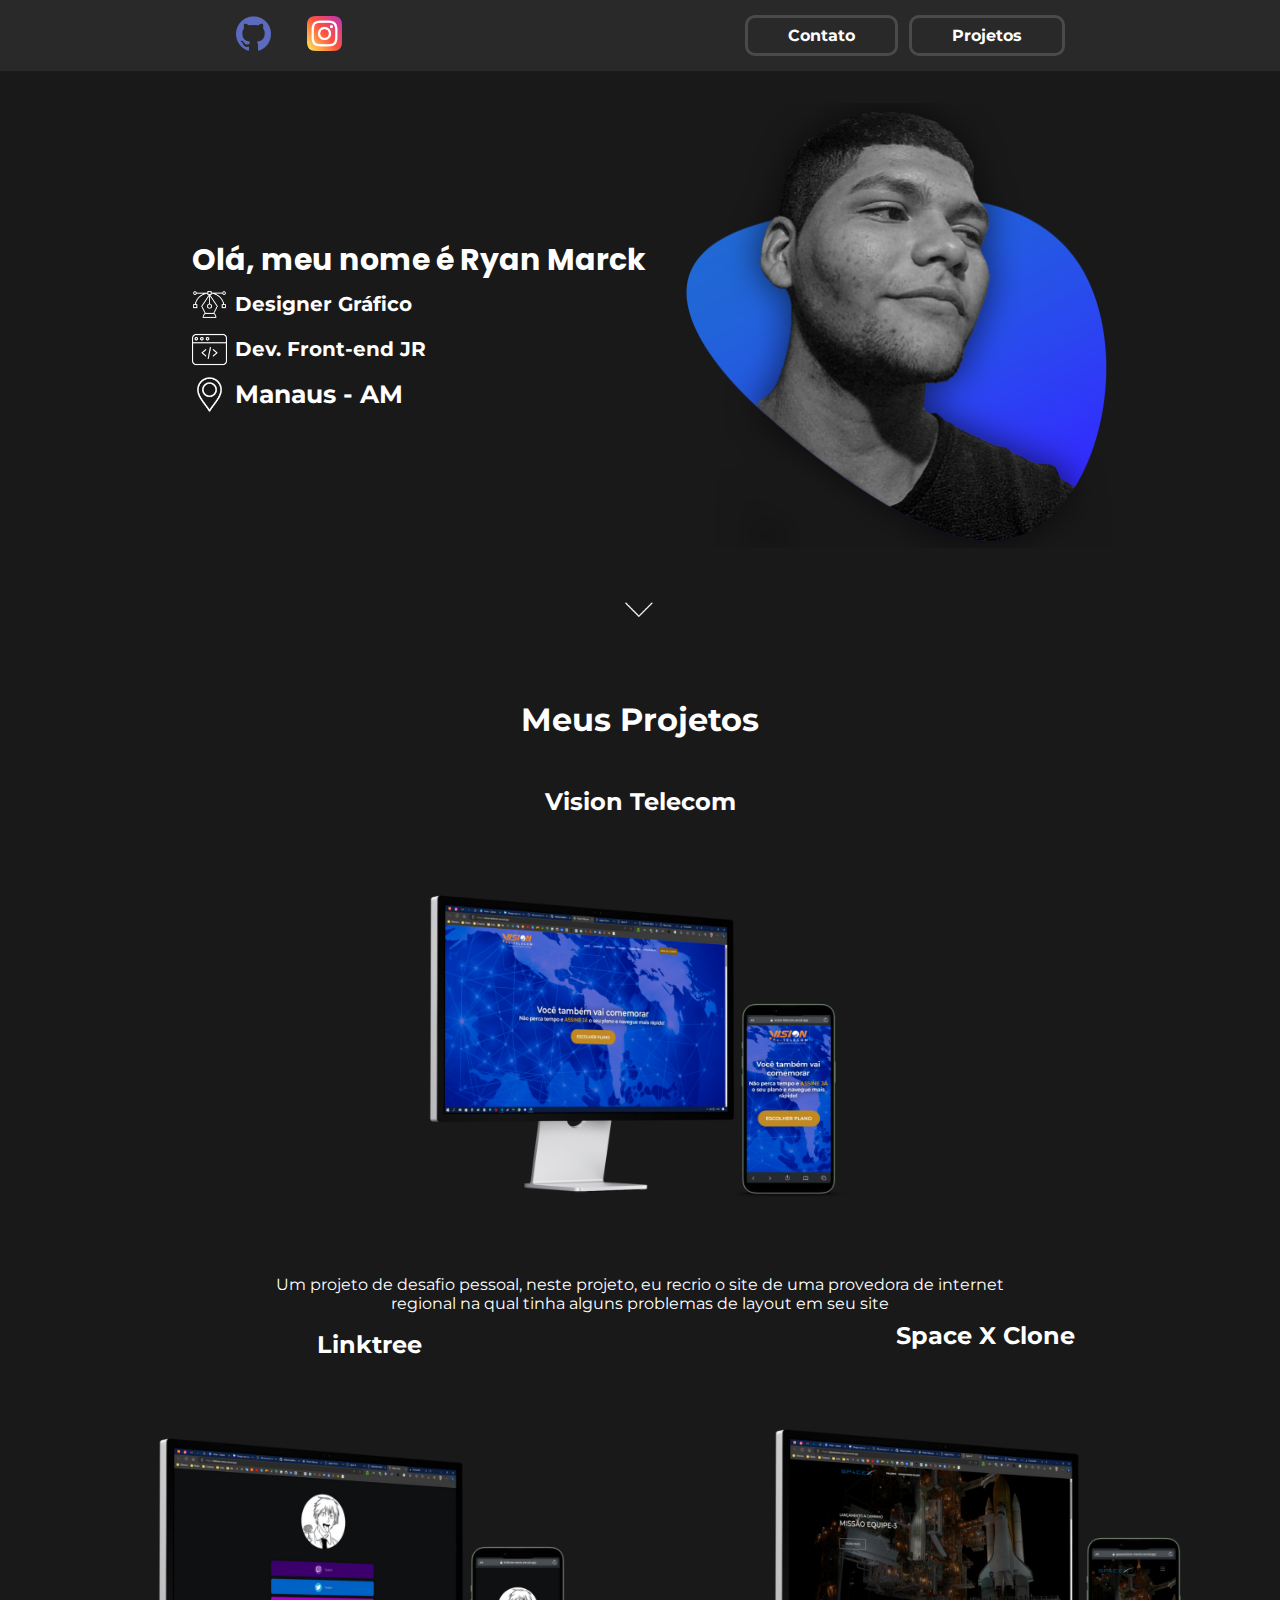
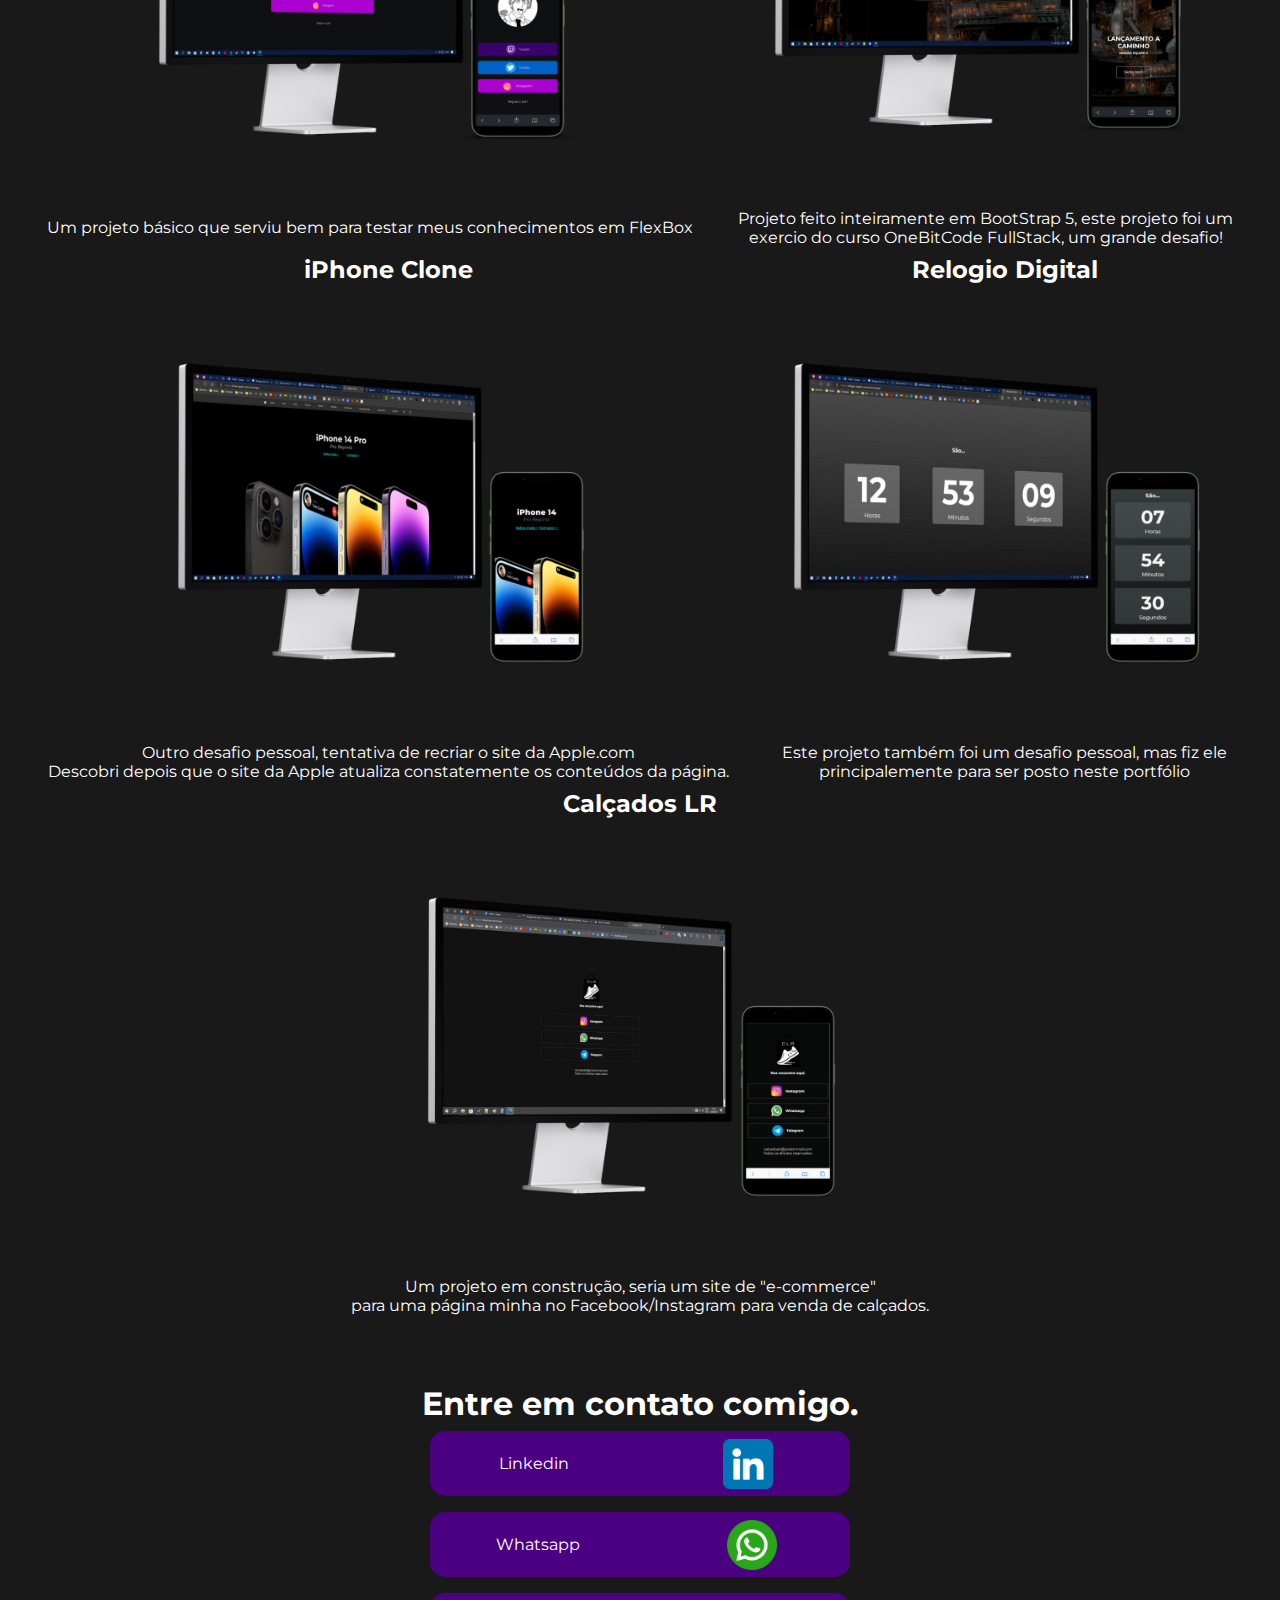
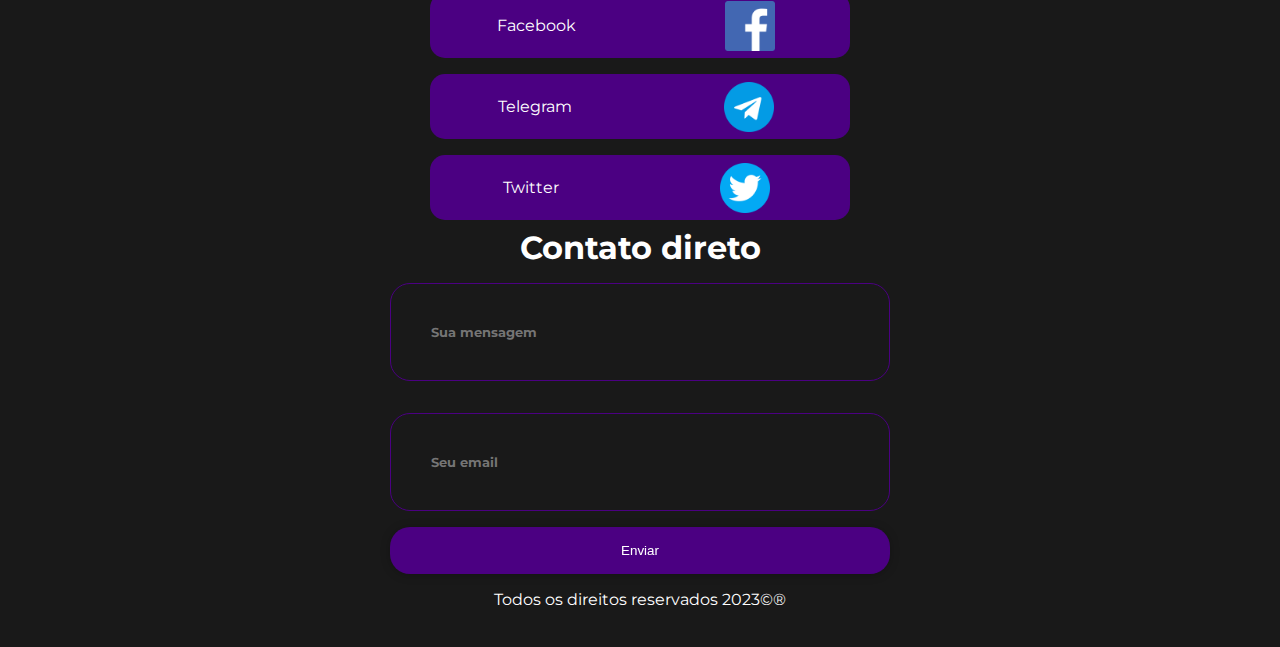
==== commit d184661a: "INDEXAR GOOGLE" ====
--- a/index.html
+++ b/index.html
@@ -2,6 +2,7 @@
 <html lang="pt-br">
 <head>
     <meta charset="UTF-8">
+    <meta name="google-site-verification" content="XZNjeSS9xsIFglRTIf9qwEc6jK6DjGPIrX9CanqhH-A" />
     <meta http-equiv="X-UA-Compatible" content="IE=edge">
     <meta name="viewport" content="width=device-width, initial-scale=1.0">
     <title>Olá, eu sou o Marck</title>
@@ -134,4 +135,4 @@
         <p id="ft">Todos os direitos reservados 2023&copy;&reg;</p>
     </div>
 </body>
-</html>+</html>
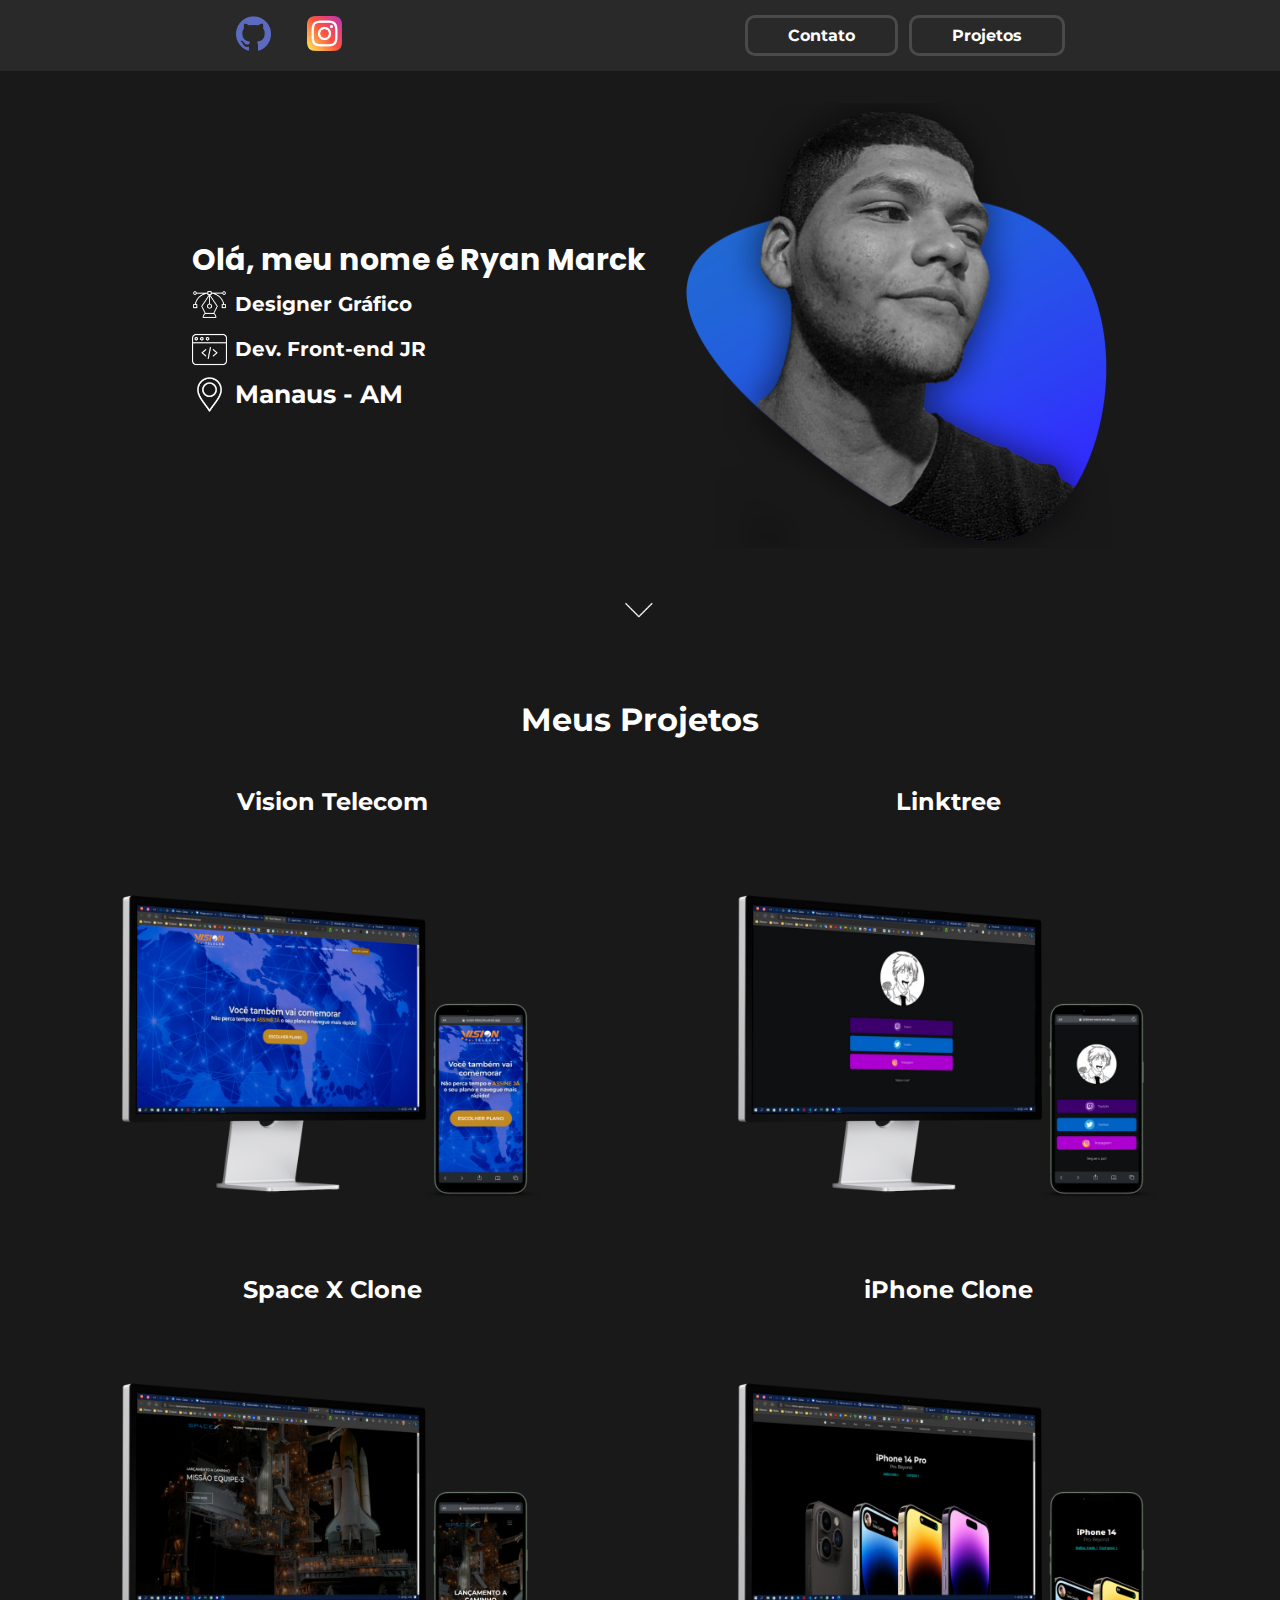
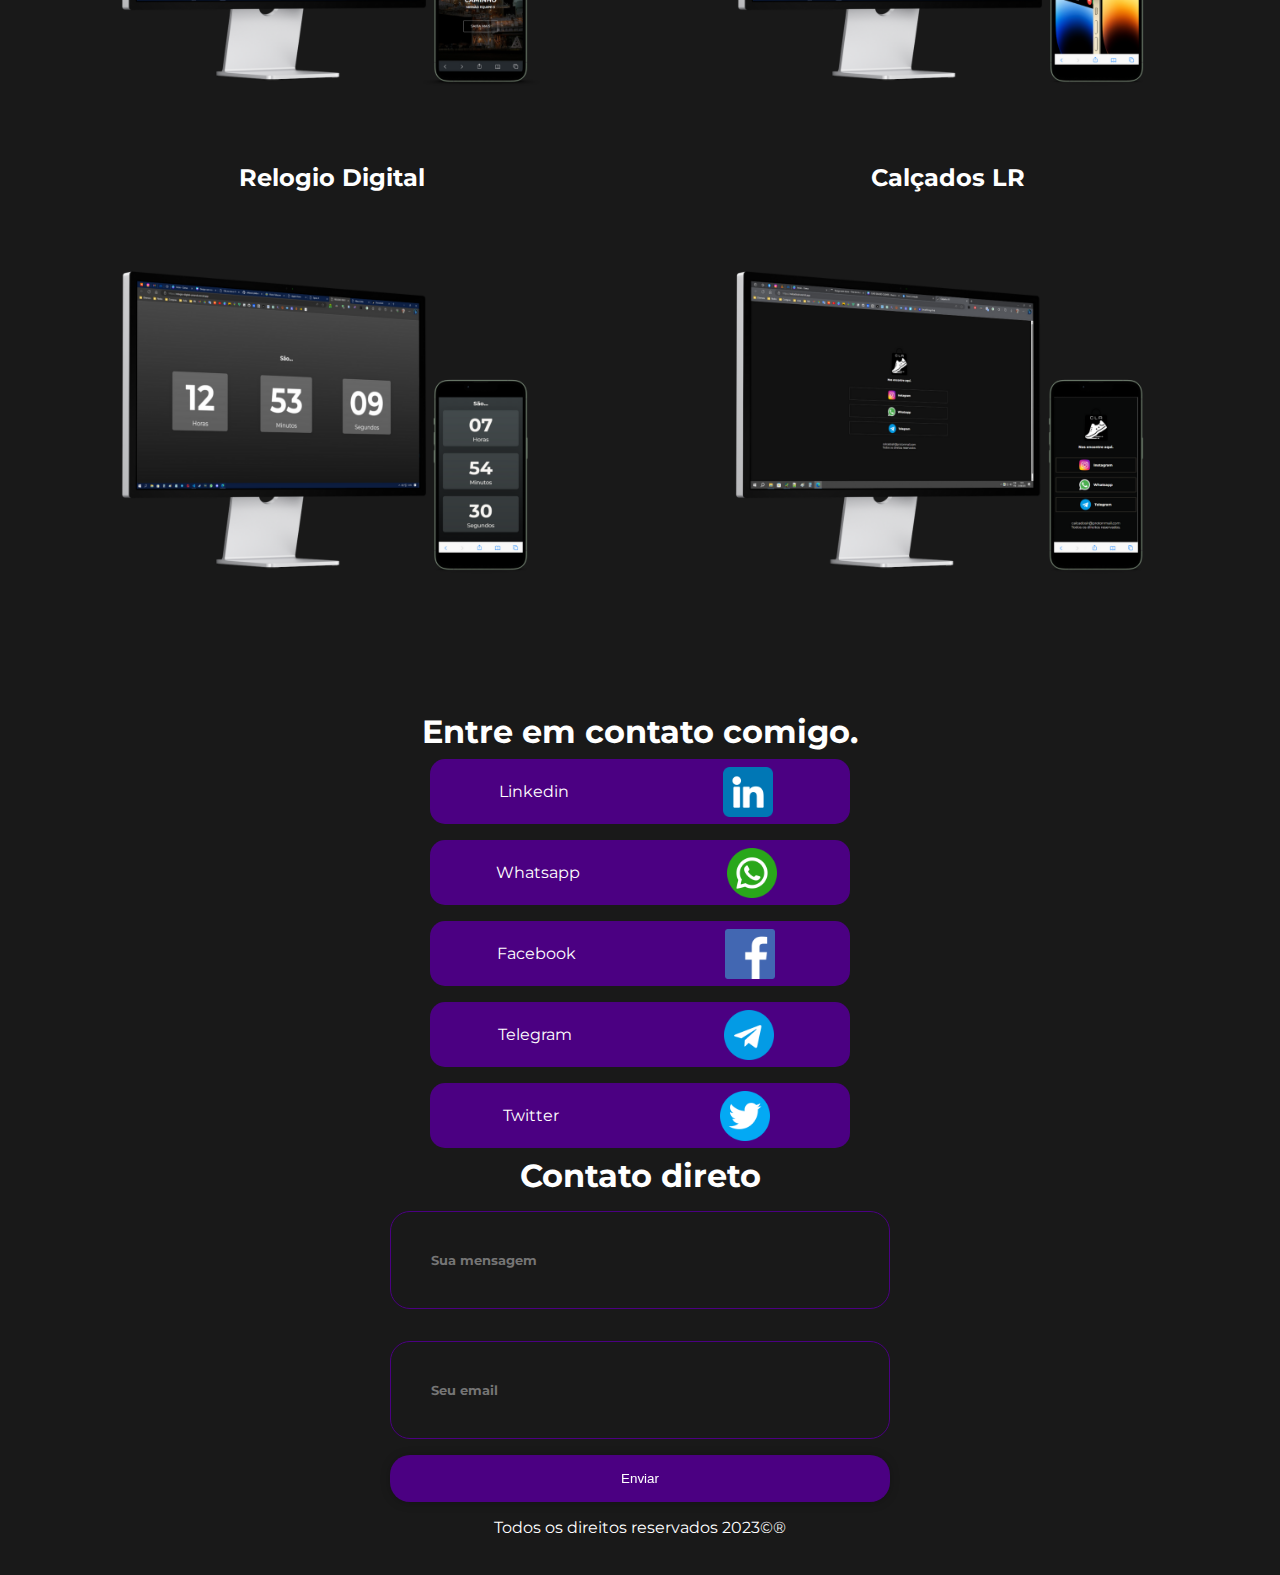
==== commit b4996caa: "RAIZES NOVAS" ====
--- a/index.html
+++ b/index.html
@@ -1,138 +1,165 @@
 <!DOCTYPE html>
 <html lang="pt-br">
-<head>
-    <meta charset="UTF-8">
-    <meta name="google-site-verification" content="XZNjeSS9xsIFglRTIf9qwEc6jK6DjGPIrX9CanqhH-A" />
-    <meta http-equiv="X-UA-Compatible" content="IE=edge">
-    <meta name="viewport" content="width=device-width, initial-scale=1.0">
+  <head>
+    <meta charset="UTF-8" />
+    <meta http-equiv="X-UA-Compatible" content="IE=edge" />
+    <meta name="viewport" content="width=device-width, initial-scale=1.0" />
     <title>Olá, eu sou o Marck</title>
-    <link rel="stylesheet" href="./SASS/index.css">
-</head>
-<body>
+    <link rel="stylesheet" href="./SASS/index.css" />
+  </head>
+  <body>
     <header>
-        <div id="redes">
-            <a href="https://github.com/uMarck" target="_blank">
-                <img src="./IMAGENS/github.png" width="35px" alt="">
-            </a>
-            <a href="https://www.instagram.com/eomarckk_/" target="_blank">
-                <img src="./IMAGENS/instagram.png" width="35px" alt="">
-            </a>
-        </div>
+      <div id="redes">
+        <a href="https://github.com/uMarck" target="_blank">
+          <img src="./IMAGENS/github.png" width="35px" alt="" />
+        </a>
+        <a href="https://www.instagram.com/eomarckk_/" target="_blank">
+          <img src="./IMAGENS/instagram.png" width="35px" alt="" />
+        </a>
+      </div>
 
-        <div id="menu">
-            <a href="#contato">Contato</a>
-            <a href="#projetos">Projetos</a>
-        </div>
+      <div id="menu">
+        <a href="#contato">Contato</a>
+        <a href="#projetos">Projetos</a>
+      </div>
     </header>
 
     <div class="container">
-        <div id="sobre">
-            <h2>Olá, meu nome é Ryan Marck</h2>
-            <div class="info">
-                <img src="./IMAGENS/ICONS/design.png" width="35px" alt="">
-                <h4>Designer Gráfico</h4>
-            </div>
-            <div class="info">
-                <img src="./IMAGENS/ICONS/code.png" width="35px" alt="">
-                <h4>Dev. Front-end JR</h4>
-            </div>
-            <div class="info">
-                <img src="./IMAGENS/ICONS/local.png" width="35px" alt="">
-                <h3>Manaus - AM</h3>
-            </div>
+      <div id="sobre">
+        <h2>Olá, meu nome é Ryan Marck</h2>
+        <div class="info">
+          <img src="./IMAGENS/ICONS/design.png" width="35px" alt="" />
+          <h4>Designer Gráfico</h4>
         </div>
-        <div id="foto">
-            <img src="./IMAGENS/SEM COR.png" width="450px" alt="">
+        <div class="info">
+          <img src="./IMAGENS/ICONS/code.png" width="35px" alt="" />
+          <h4>Dev. Front-end JR</h4>
         </div>
+        <div class="info">
+          <img src="./IMAGENS/ICONS/local.png" width="35px" alt="" />
+          <h3>Manaus - AM</h3>
+        </div>
+      </div>
+      <div id="foto">
+        <img src="./IMAGENS/SEM COR.png" width="450px" alt="" />
+      </div>
     </div>
 
     <div id="gif">
-        <img src="./IMAGENS/arrowDown.gif" width="50px" alt="">
+      <img src="./IMAGENS/arrowDown.gif" width="50px" alt="" />
     </div>
 
     <!--PROJETOS-->
     <div id="projetos">
-        <h1>Meus Projetos</h1>
-        <div id="cards">
-            <div id="card">
-                <a  href="https://vision-telecom.vercel.app/" target="_blank">
-                    <h2>Vision Telecom</h2>
-                    <img src="./IMAGENS/PROJE/VISION.png" width="450px" alt="">
-                    <p>Um projeto de desafio pessoal, neste projeto, eu recrio o site de uma provedora de internet<br>regional na qual tinha alguns problemas de layout em seu site</p>
-                </a>
-            </div>
-            <div id="card">
-                <a href="https://linktree-neon.vercel.app/" target="_blank">
-                    <h2>Linktree</h2>
-                    <img src="./IMAGENS/PROJE/LINKTREE.png" width="450px" alt="">
-                    <p>Um projeto básico que serviu bem para testar meus conhecimentos em FlexBox</p>
-                </a>
-            </div>
-            <div id="card">
-                <a href="https://spacexclone-marck.vercel.app/" target="_blank">
-                    <h2>Space X Clone</h2>
-                    <img src="./IMAGENS/PROJE/SPACEX.png" width="450px" alt="">
-                    <p>Projeto feito inteiramente em BootStrap 5, este projeto foi um<br>exercio do curso OneBitCode FullStack, um grande desafio!</p>
-                </a>
-            </div>
-            <div id="card">
-                <a href="https://clone-apple-com.vercel.app/" target="_blank">
-                    <h2>iPhone Clone</h2>
-                    <img src="./IMAGENS/PROJE/IPHONE.png" width="450px" alt="">
-                    <p>Outro desafio pessoal, tentativa de recriar o site da Apple.com<br>Descobri depois que o site da Apple atualiza constatemente os conteúdos da página.</p>
-                </a>
-            </div>
-            <div id="card">
-                <a href="https://relogio-digital-umarck.vercel.app/" target="_blank">
-                    <h2>Relogio Digital</h2>
-                    <img src="./IMAGENS/PROJE/RELOGIO.png" width="450px" alt="">
-                    <p>Este projeto também foi um desafio pessoal, mas fiz ele<br>principalemente para ser posto neste portfólio</p>
-                </a>
-            </div>
-            <div id="card">
-                <a href="https://calcadoslr.vercel.app/" target="_blank">
-                    <h2>Calçados LR</h2>
-                    <img src="./IMAGENS/PROJE/CALÇADOS LR.png" width="450px" alt="">
-                    <p>Um projeto em construção, seria um site de "e-commerce"<br>para uma página minha no Facebook/Instagram para venda de calçados.</p>
-                </a>
-            </div>
+      <h1>Meus Projetos</h1>
+      <div id="cards">
+        <div id="card">
+          <a href="https://vision-telecom.vercel.app/" target="_blank">
+            <h2>Vision Telecom</h2>
+            <img src="./IMAGENS/PROJE/VISION.png" width="450px" alt="" />
+            <!-- <p>
+              Um projeto de desafio pessoal, neste projeto, eu recrio o site de
+              uma provedora de internet<br />regional na qual tinha alguns
+              problemas de layout em seu site
+            </p> -->
+          </a>
         </div>
+        <div id="card">
+          <a href="https://linktree-neon.vercel.app/" target="_blank">
+            <h2>Linktree</h2>
+            <img src="./IMAGENS/PROJE/LINKTREE.png" width="450px" alt="" />
+            <!-- <p>
+              Um projeto básico que serviu bem para testar meus conhecimentos em
+              FlexBox
+            </p> -->
+          </a>
+        </div>
+        <div id="card">
+          <a href="https://spacexclone-marck.vercel.app/" target="_blank">
+            <h2>Space X Clone</h2>
+            <img src="./IMAGENS/PROJE/SPACEX.png" width="450px" alt="" />
+            <!-- <p>
+              Projeto feito inteiramente em BootStrap 5, este projeto foi um<br />exercio
+              do curso OneBitCode FullStack, um grande desafio!
+            </p> -->
+          </a>
+        </div>
+        <div id="card">
+          <a href="https://clone-apple-com.vercel.app/" target="_blank">
+            <h2>iPhone Clone</h2>
+            <img src="./IMAGENS/PROJE/IPHONE.png" width="450px" alt="" />
+            <!-- <p>
+              Outro desafio pessoal, tentativa de recriar o site da Apple.com<br />Descobri
+              depois que o site da Apple atualiza constatemente os conteúdos da
+              página.
+            </p> -->
+          </a>
+        </div>
+        <div id="card">
+          <a href="https://relogio-digital-umarck.vercel.app/" target="_blank">
+            <h2>Relogio Digital</h2>
+            <img src="./IMAGENS/PROJE/RELOGIO.png" width="450px" alt="" />
+            <!-- <p>
+              Este projeto também foi um desafio pessoal, mas fiz ele<br />principalemente
+              para ser posto neste portfólio
+            </p> -->
+          </a>
+        </div>
+        <div id="card">
+          <a href="https://calcadoslr.vercel.app/" target="_blank">
+            <h2>Calçados LR</h2>
+            <img src="./IMAGENS/PROJE/CALÇADOS LR.png" width="450px" alt="" />
+            <!-- <p>
+              Um projeto em construção, seria um site de "e-commerce"<br />para
+              uma página minha no Facebook/Instagram para venda de calçados.
+            </p> -->
+          </a>
+        </div>
+      </div>
     </div>
 
     <!--CONTATO-->
     <div id="contato">
-        <h1>Entre em contato comigo.</h1>
-        <div id="redes">
-            <a class="rede" href="https://www.linkedin.com/in/ryan-marck-0a8329179/" target="_blank">
-                <p>Linkedin</p>
-                <img src="./IMAGENS/linkedin.png" width="50px" alt="">
-            </a>
-            <a class="rede" href="https://5592993810341">
-                <p>Whatsapp</p>
-                <img src="./IMAGENS/whatsapp.png" width="50px" alt="">
-            </a>
-            <a class="rede" href="https://www.facebook.com/ryan.marck.71" target="_blank">
-                <p>Facebook</p>
-                <img src="./IMAGENS/ICONS/facebook.png" width="50px" alt="">
-            </a>
-            <a class="rede" href="https://t.me/@eomarckk" target="_blank">
-                <p>Telegram</p>
-                <img src="./IMAGENS/ICONS/telegrama.png" width="50px" alt="">
-            </a>
-            <a class="rede" href="https://twitter.com/eomarckk_" target="blank">
-                <p>Twitter</p>
-                <img src="./IMAGENS/twitter.png" width="50px" alt="">
-            </a>
-        </div>
-        <div id="msg">
-            <h1>Contato direto</h1>
-            <form action="https://formsubmit.co/ryanmarck2@gmail.com" method="POST">
-                <input type="text" name="name" required placeholder="Sua mensagem">
-                <input type="email" name="email" required placeholder="Seu email">
-                <button type="submit">Enviar</button>
-           </form>
-        </div>
-        <p id="ft">Todos os direitos reservados 2023&copy;&reg;</p>
+      <h1>Entre em contato comigo.</h1>
+      <div id="redes">
+        <a
+          class="rede"
+          href="https://www.linkedin.com/in/ryan-marck-0a8329179/"
+          target="_blank"
+        >
+          <p>Linkedin</p>
+          <img src="./IMAGENS/linkedin.png" width="50px" alt="" />
+        </a>
+        <a class="rede" href="https://5592993810341">
+          <p>Whatsapp</p>
+          <img src="./IMAGENS/whatsapp.png" width="50px" alt="" />
+        </a>
+        <a
+          class="rede"
+          href="https://www.facebook.com/ryan.marck.71"
+          target="_blank"
+        >
+          <p>Facebook</p>
+          <img src="./IMAGENS/ICONS/facebook.png" width="50px" alt="" />
+        </a>
+        <a class="rede" href="https://t.me/@eomarckk" target="_blank">
+          <p>Telegram</p>
+          <img src="./IMAGENS/ICONS/telegrama.png" width="50px" alt="" />
+        </a>
+        <a class="rede" href="https://twitter.com/eomarckk_" target="blank">
+          <p>Twitter</p>
+          <img src="./IMAGENS/twitter.png" width="50px" alt="" />
+        </a>
+      </div>
+      <div id="msg">
+        <h1>Contato direto</h1>
+        <form action="https://formsubmit.co/ryanmarck2@gmail.com" method="POST">
+          <input type="text" name="name" required placeholder="Sua mensagem" />
+          <input type="email" name="email" required placeholder="Seu email" />
+          <button type="submit">Enviar</button>
+        </form>
+      </div>
+      <p id="ft">Todos os direitos reservados 2023&copy;&reg;</p>
     </div>
-</body>
+  </body>
 </html>
--- a/SASS/index.css
+++ b/SASS/index.css
@@ -407,6 +407,57 @@
   #contato #msg {
     margin-top: 1.5rem;
     margin-bottom: 0.5rem;
+  }
+}
+@media screen and (max-width: 428px) {
+  header {
+    display: none;
+  }
+  .container #sobre h2 {
+    font-size: 35px;
+    padding-top: 0;
+    margin-top: -45px;
+  }
+  .container #foto img {
+    width: 300px;
+  }
+  #gif img {
+    margin-top: -150px;
+  }
+  #projetos #cards {
+    padding: 0;
+    margin: 0;
+  }
+  #projetos #cards #card {
+    padding: 0;
+    margin: 0;
+  }
+  #projetos #cards #card a img {
+    width: 355px;
+  }
+  #contato {
+    width: 100%;
+  }
+  #contato h1 {
+    font-size: 30px;
+    width: 90%;
+    text-align: center;
+  }
+  #contato #redes {
+    width: 100%;
+  }
+  #contato #redes a {
+    width: 95%;
+  }
+  #contato #msg {
+    width: 70%;
+  }
+  #contato #msg h1 {
+    width: 100%;
+  }
+  #contato #msg button {
+    font-family: "Montserrat", "Poppins", Verdana, Tahoma;
+    font-weight: bold;
   }
 }
 @media screen and (max-width: 414px) {
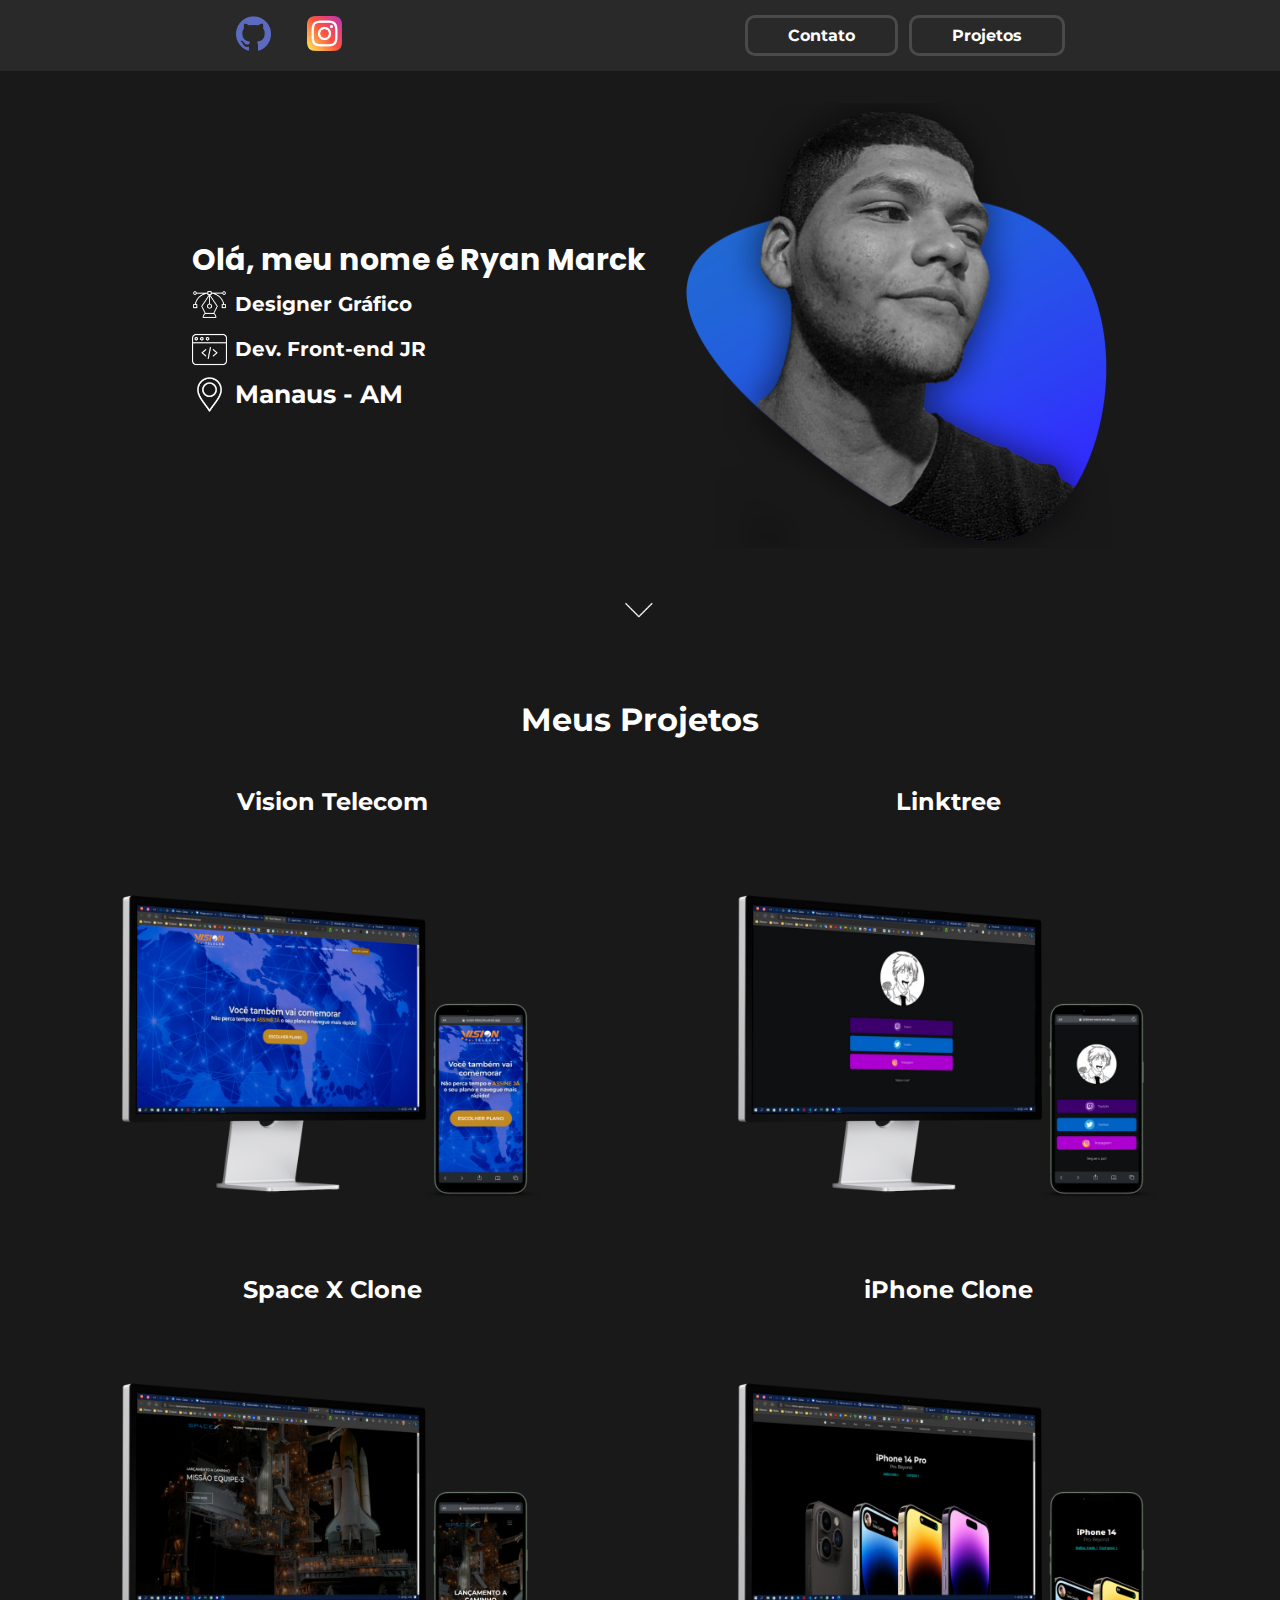
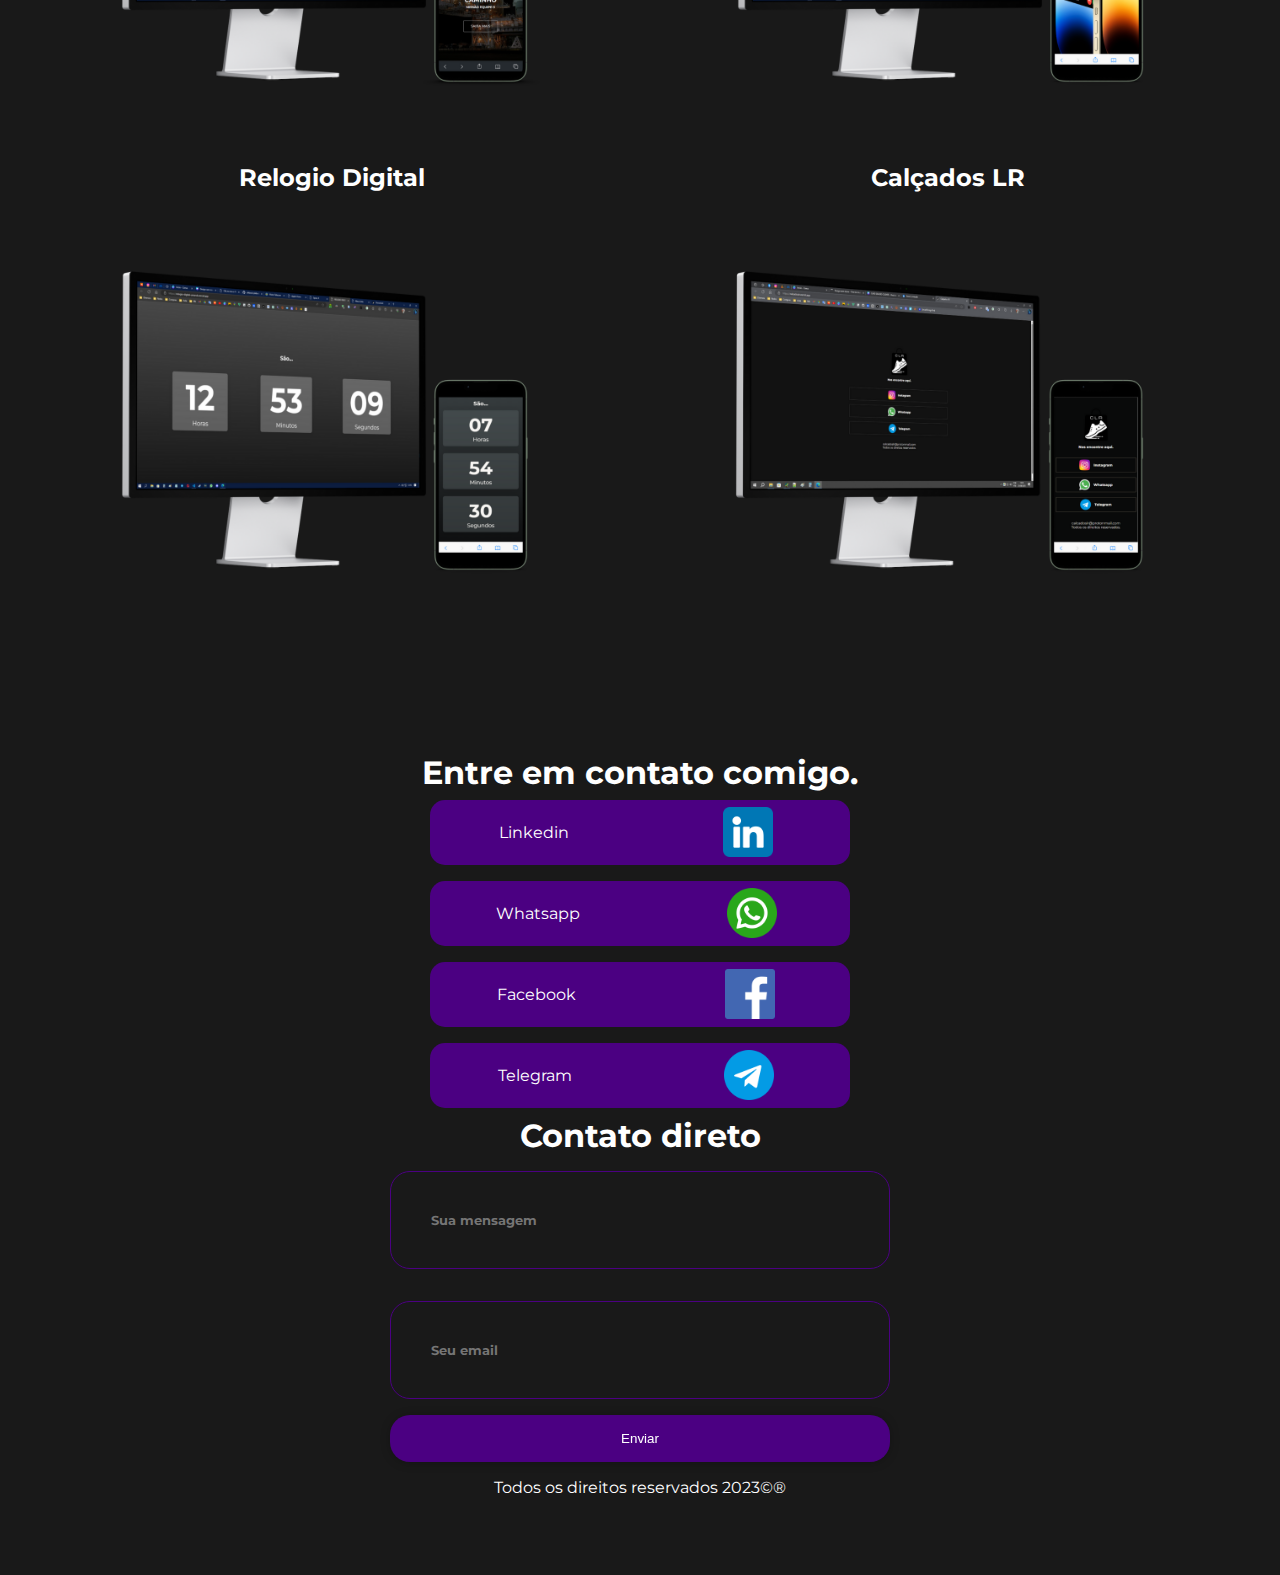
==== commit 39f0edb3: "RETIRAR TWITTER" ====
--- a/index.html
+++ b/index.html
@@ -146,10 +146,10 @@
           <p>Telegram</p>
           <img src="./IMAGENS/ICONS/telegrama.png" width="50px" alt="" />
         </a>
-        <a class="rede" href="https://twitter.com/eomarckk_" target="blank">
+        <!-- <a class="rede" href="https://twitter.com/eomarckk_" target="blank">
           <p>Twitter</p>
           <img src="./IMAGENS/twitter.png" width="50px" alt="" />
-        </a>
+        </a> -->
       </div>
       <div id="msg">
         <h1>Contato direto</h1>
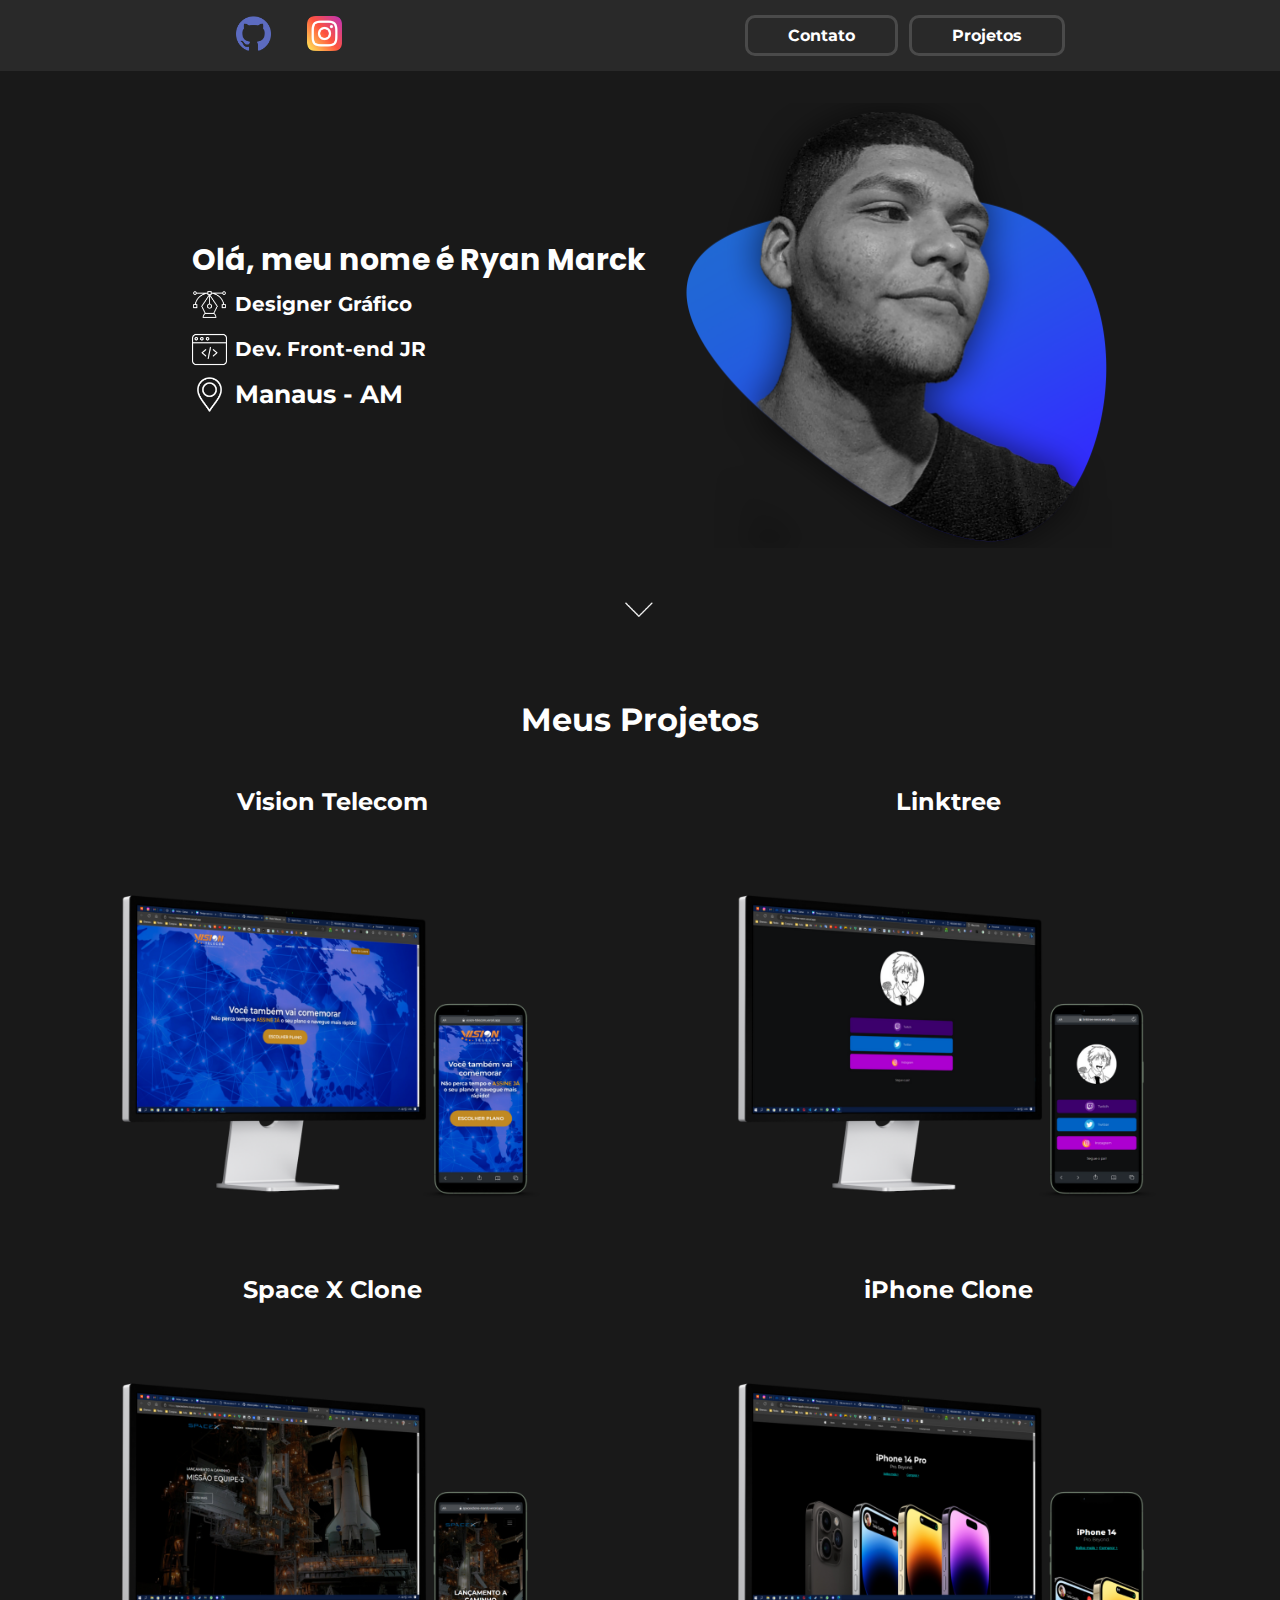
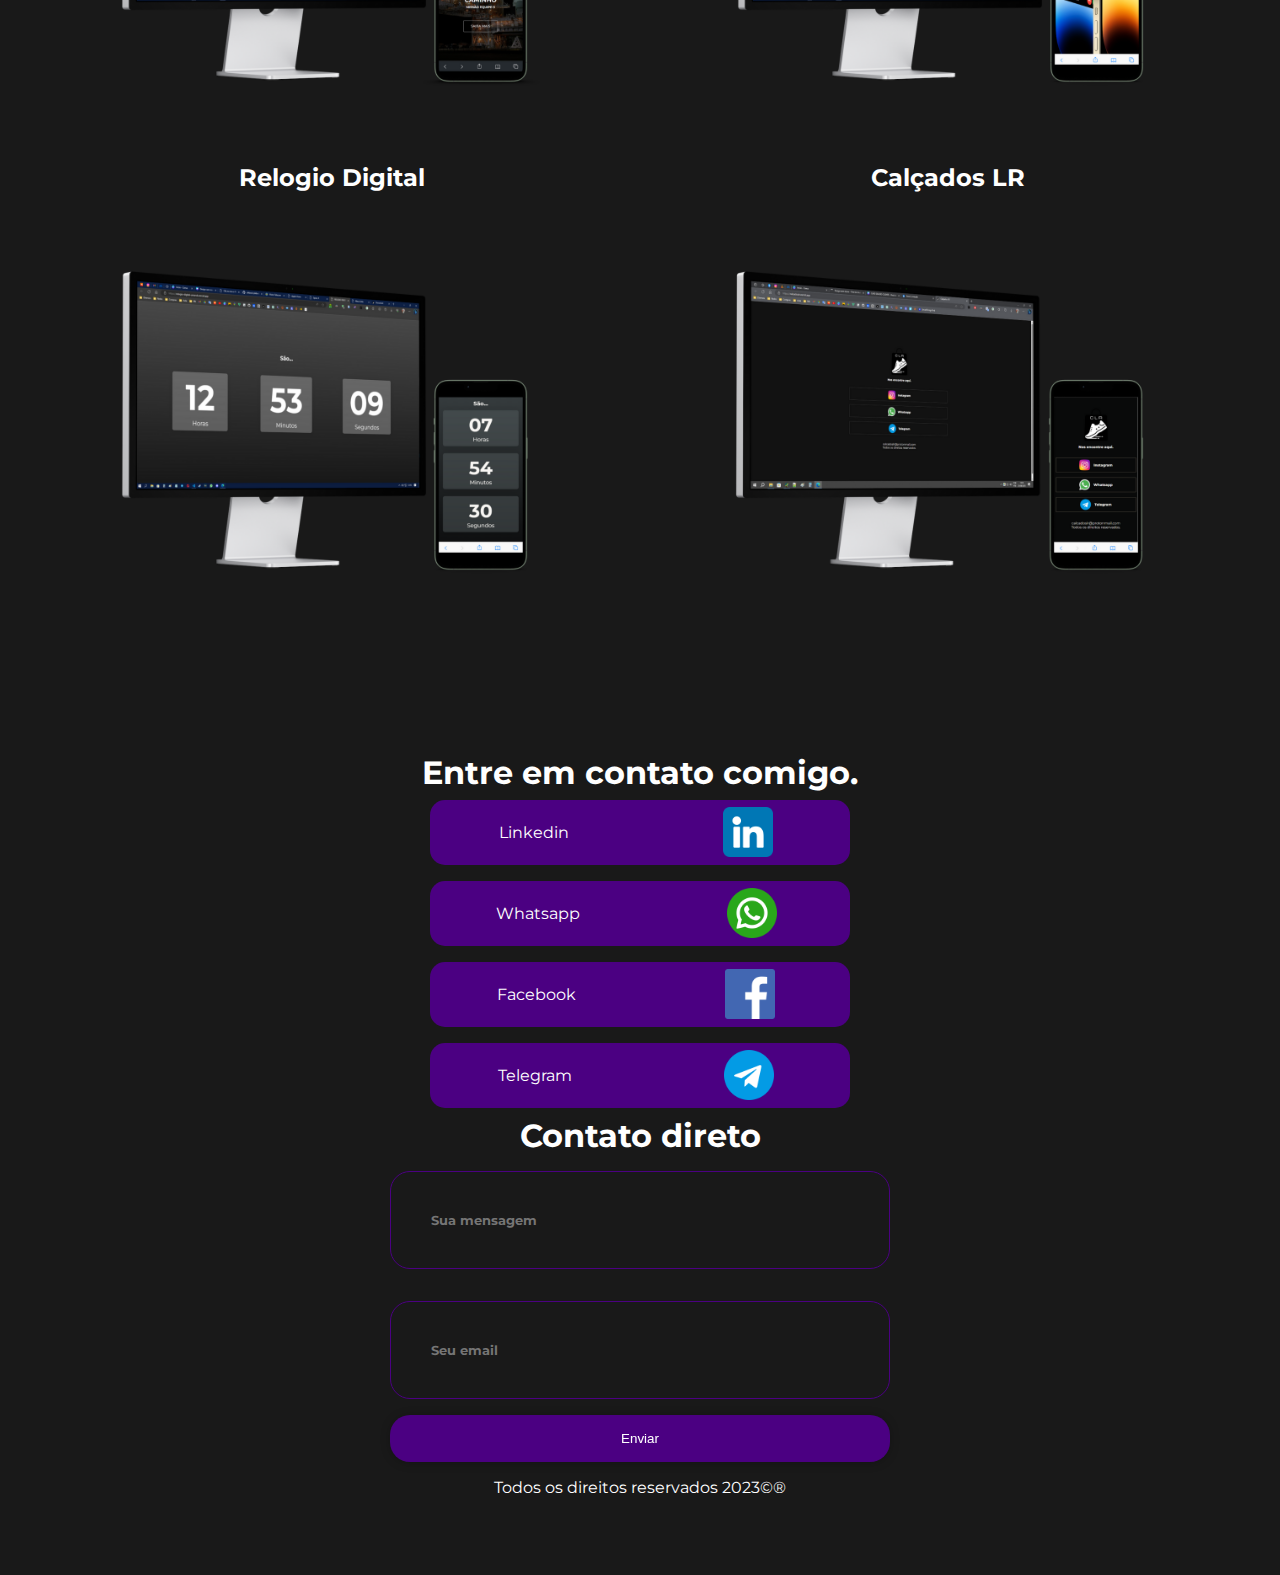
==== commit 7d558e9a: "REMOÇÃO DO TWITTER" ====
--- a/index.html
+++ b/index.html
@@ -146,10 +146,6 @@
           <p>Telegram</p>
           <img src="./IMAGENS/ICONS/telegrama.png" width="50px" alt="" />
         </a>
-        <!-- <a class="rede" href="https://twitter.com/eomarckk_" target="blank">
-          <p>Twitter</p>
-          <img src="./IMAGENS/twitter.png" width="50px" alt="" />
-        </a> -->
       </div>
       <div id="msg">
         <h1>Contato direto</h1>
